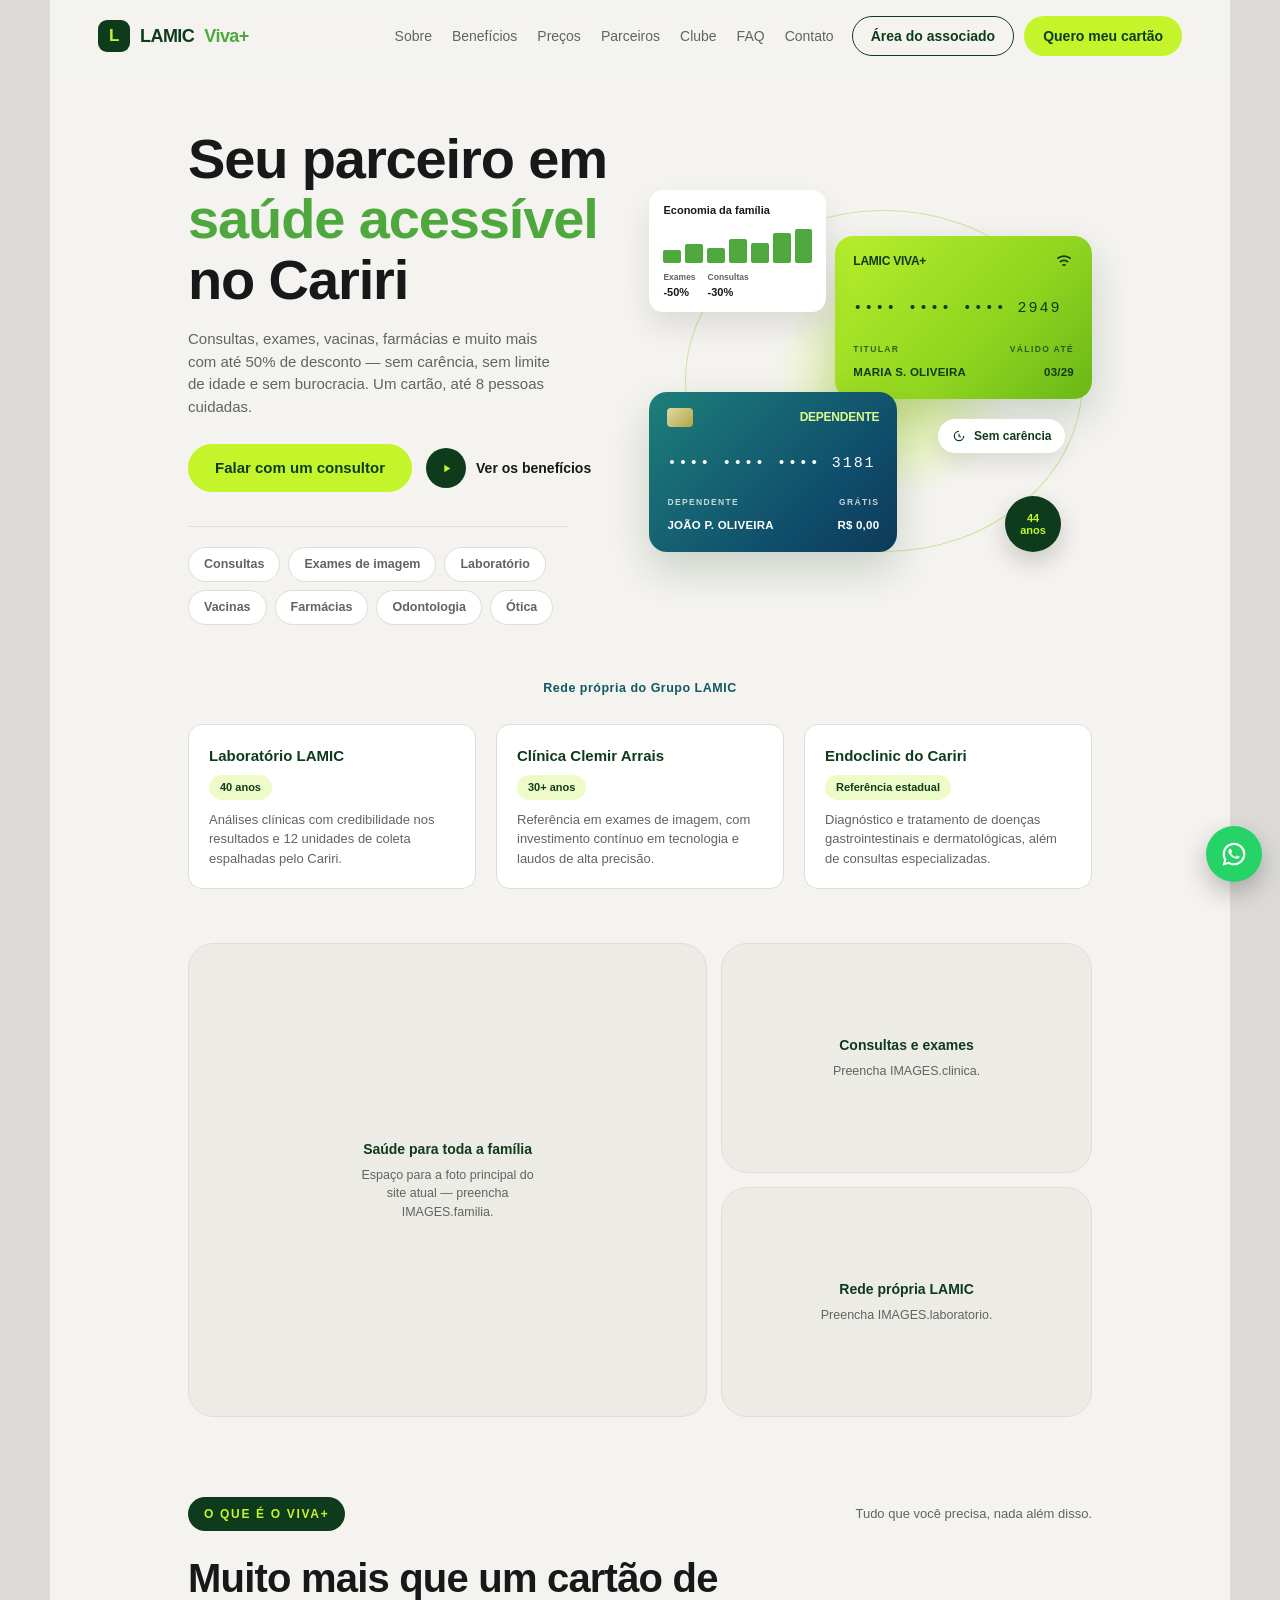
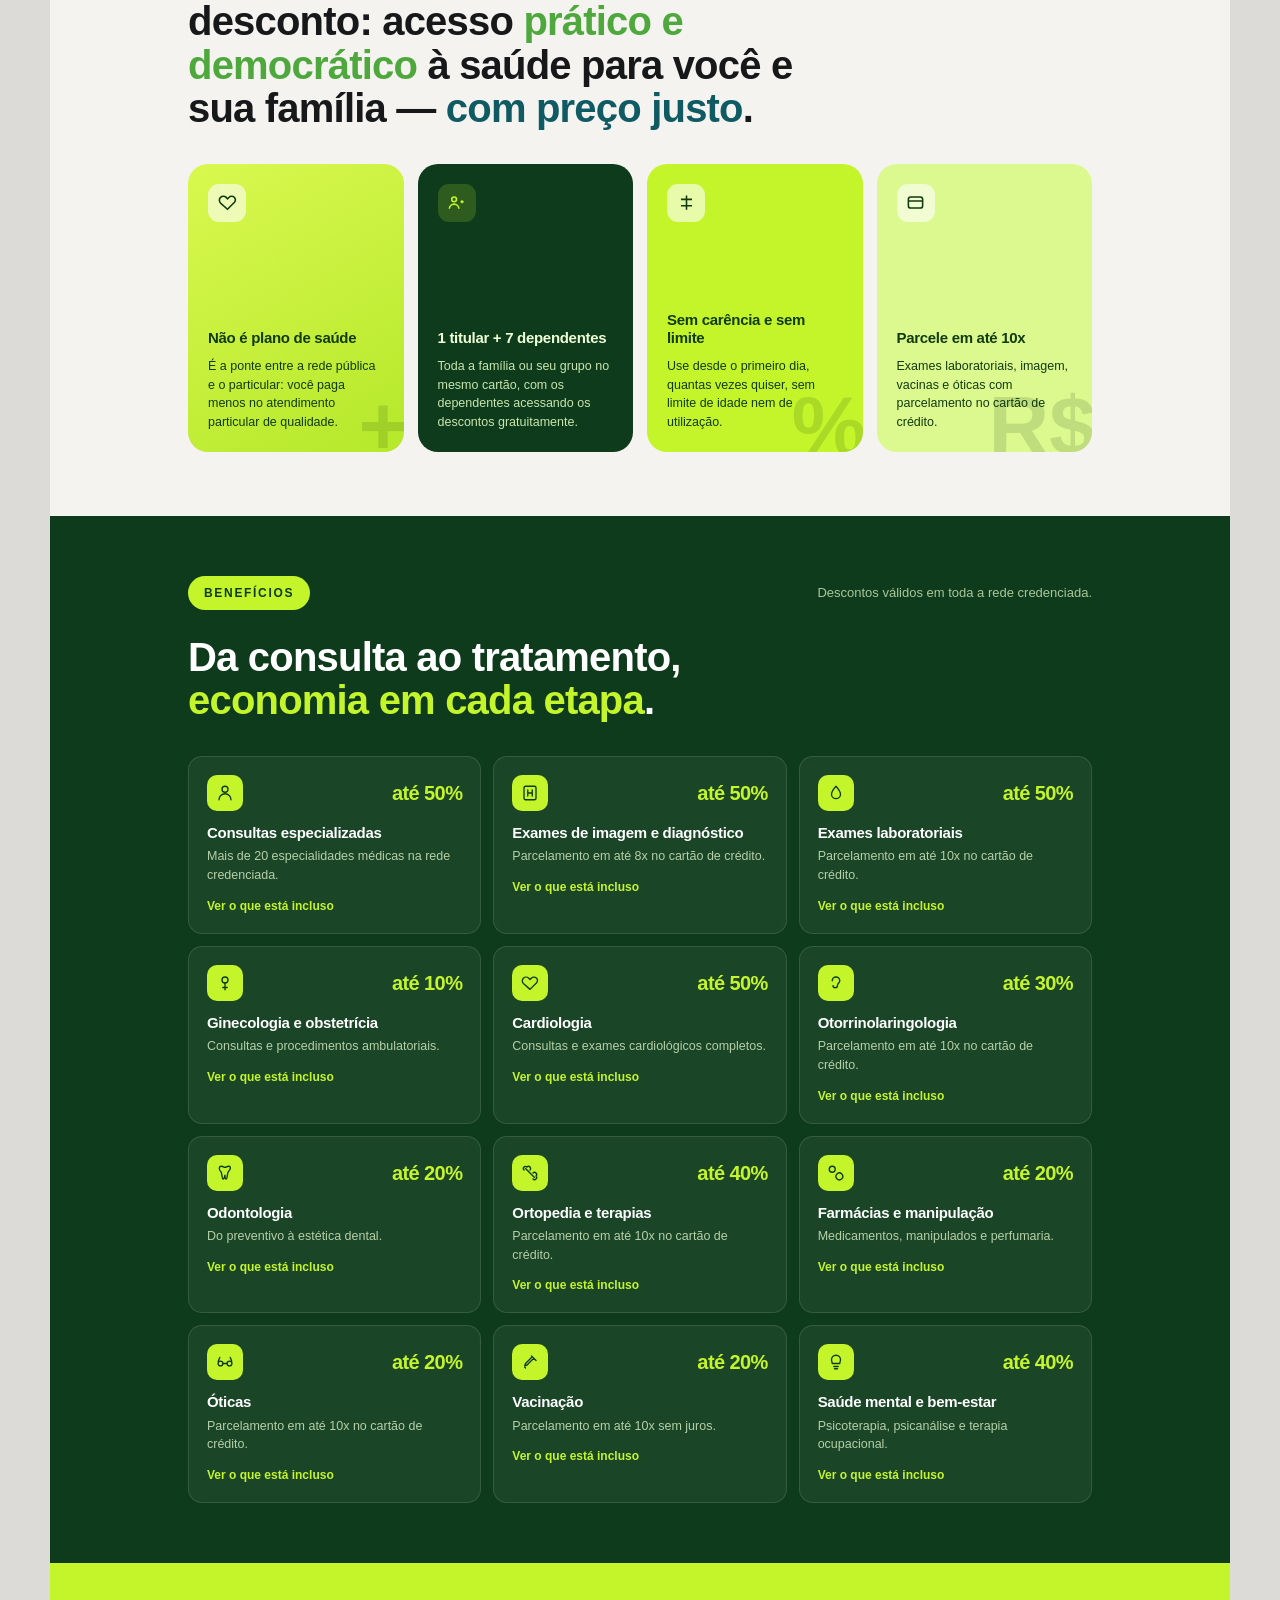
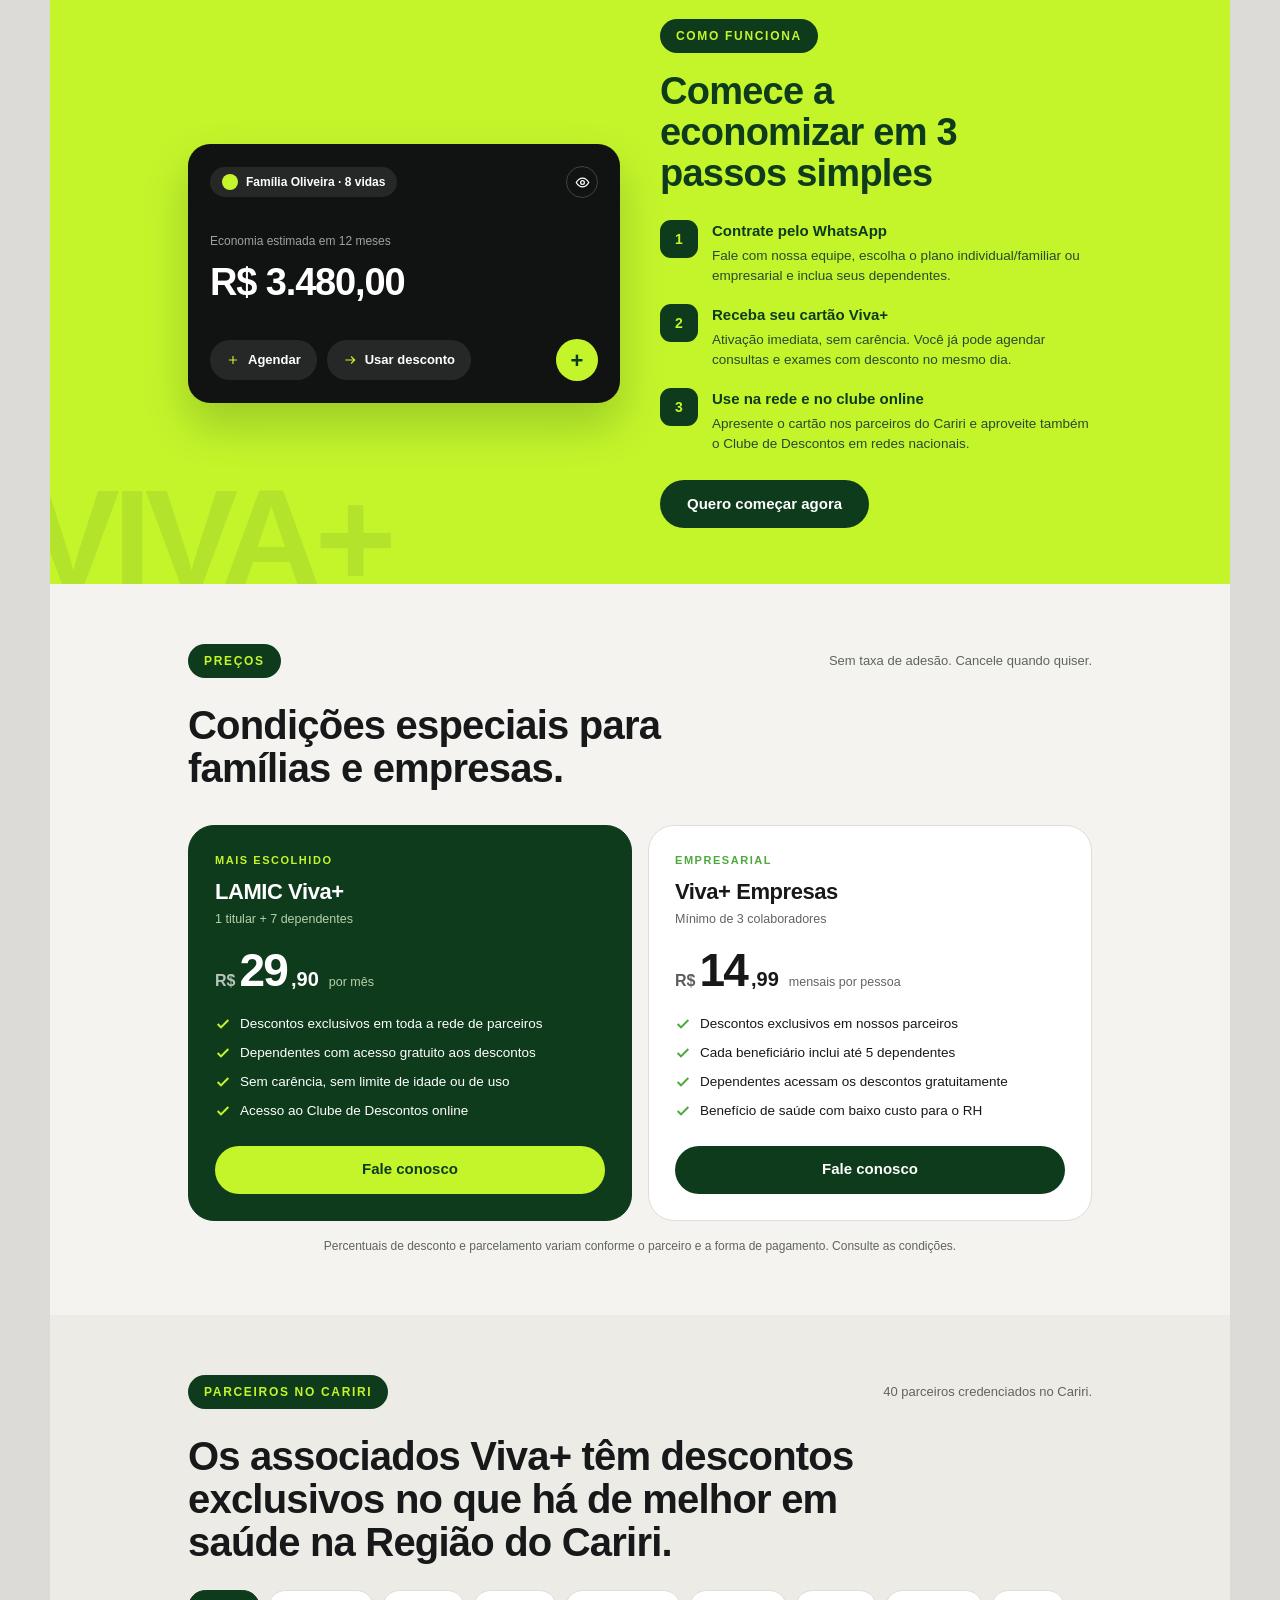
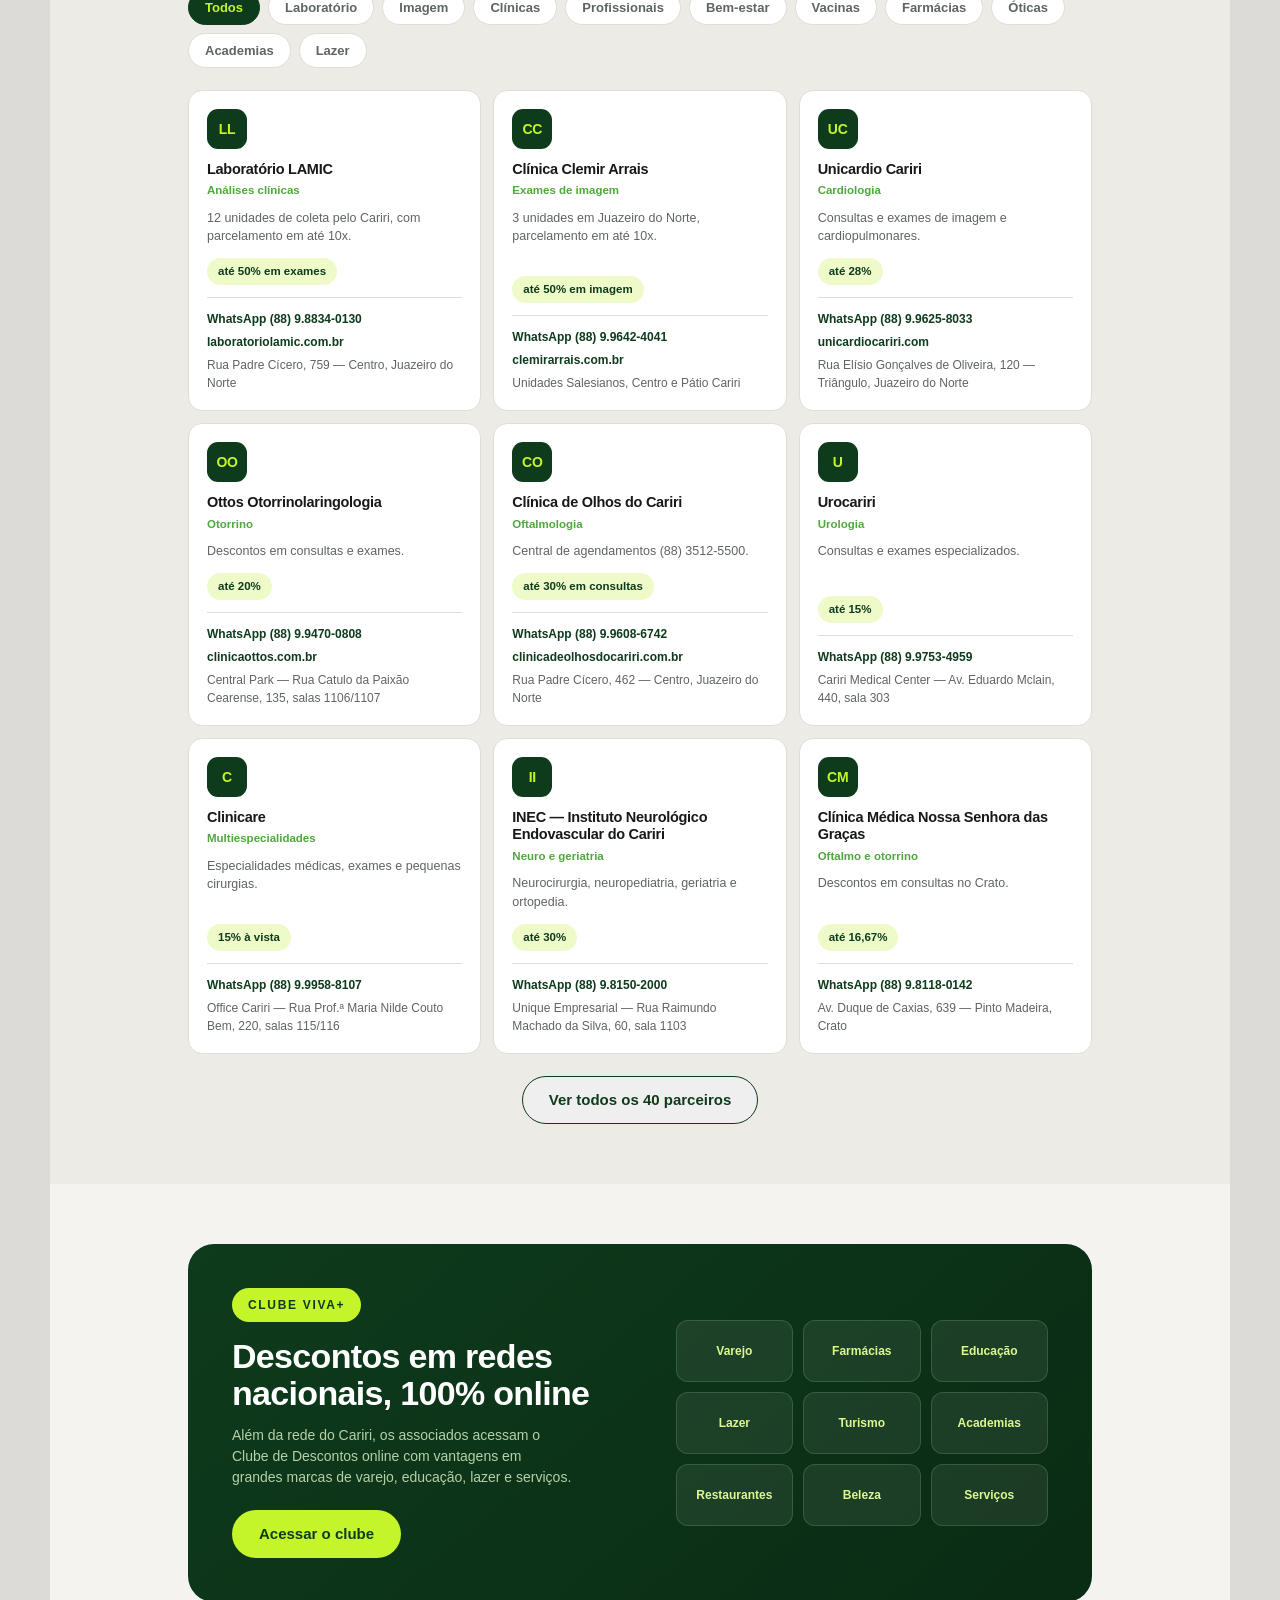
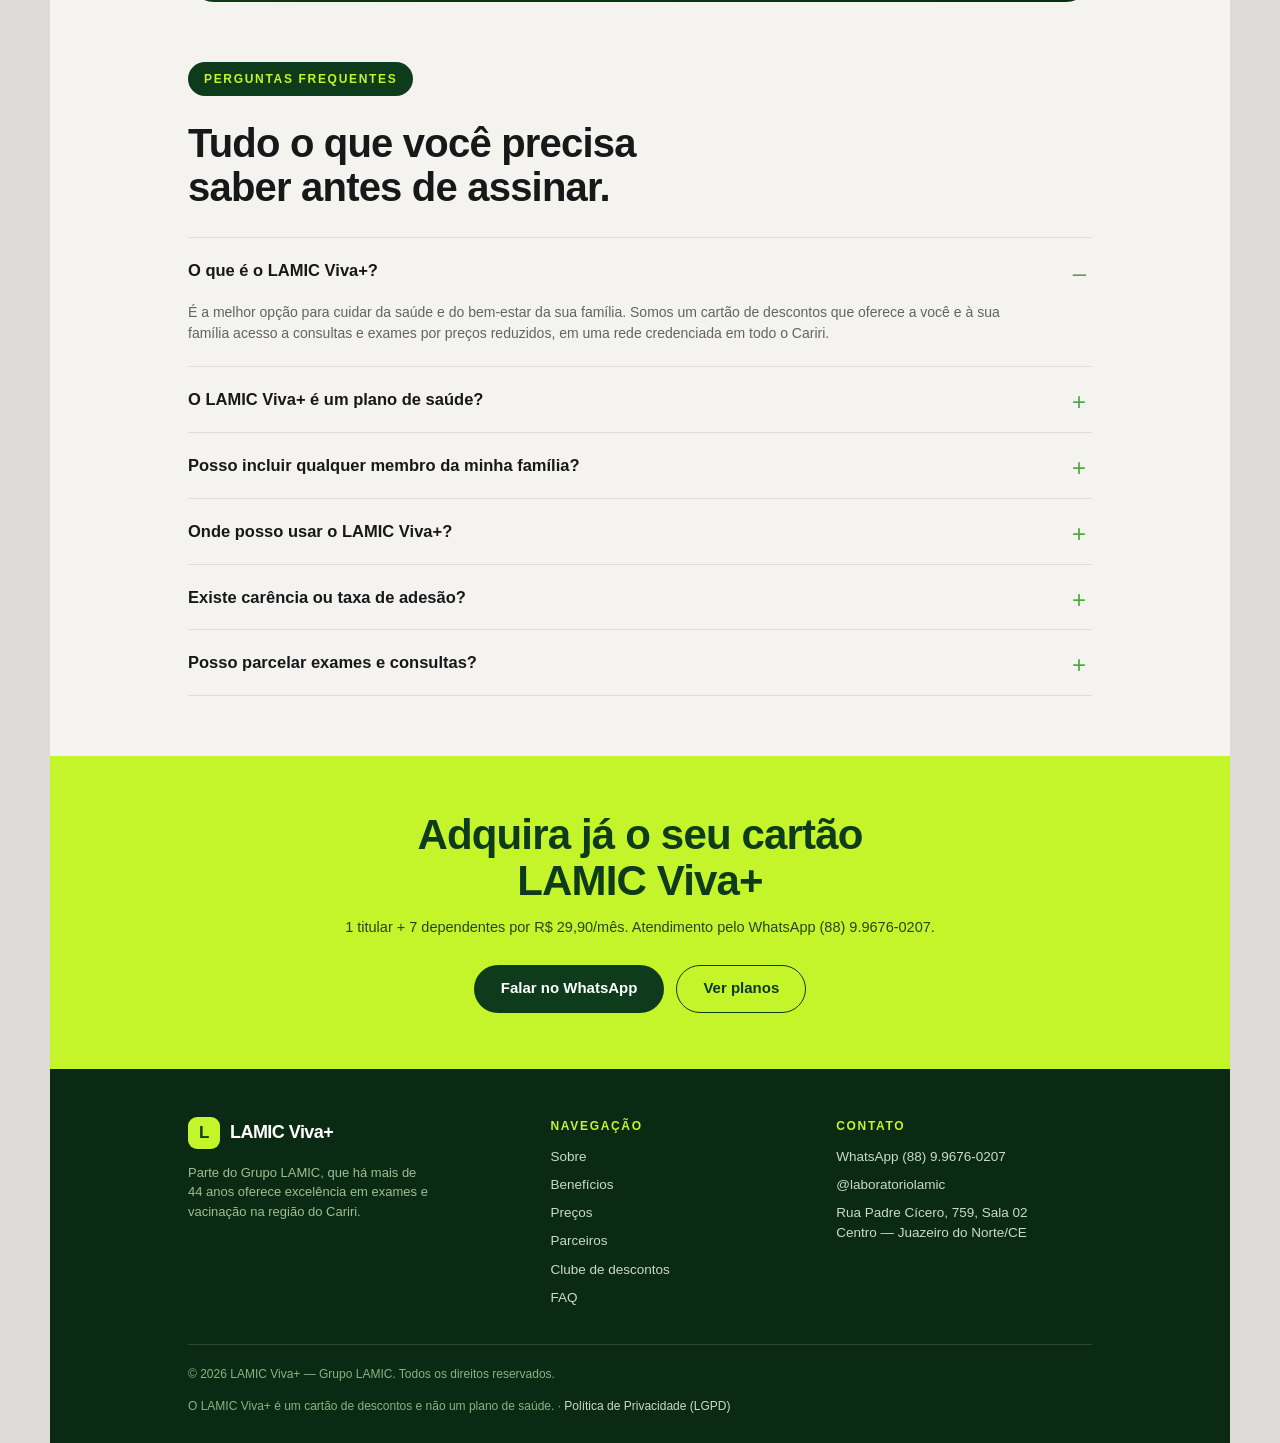
==== index.html @ ccc628ba "Organiza site em estrutura de produção (css/js/img separados, SEO, sitemap, 404) Co-Authored-By: Cla" ====
<!DOCTYPE html>
<html lang="pt-BR">
<head>
<meta charset="utf-8">
<meta name="viewport" content="width=device-width, initial-scale=1">
<title>LAMIC Viva+ — Seu parceiro em saúde acessível no Cariri</title>
<meta name="description" content="O LAMIC Viva+ é um cartão de descontos em saúde: consultas, exames, vacinas, farmácias e mais, com até 50% de desconto. R$ 29,90/mês para 1 titular + 7 dependentes.">
<meta name="keywords" content="cartão de desconto em saúde, LAMIC Viva+, Cariri, Juazeiro do Norte, plano de desconto, exames com desconto, consultas com desconto">
<meta name="author" content="Grupo LAMIC">
<meta name="theme-color" content="#0E3B1C">
<link rel="canonical" href="https://SEU-DOMINIO.vercel.app/">

<!-- Favicons / PWA -->
<link rel="icon" href="/img/favicon.svg" type="image/svg+xml">
<link rel="mask-icon" href="/img/favicon.svg" color="#0E3B1C">
<link rel="manifest" href="/site.webmanifest">

<!-- Open Graph / Facebook / WhatsApp -->
<meta property="og:type" content="website">
<meta property="og:locale" content="pt_BR">
<meta property="og:site_name" content="LAMIC Viva+">
<meta property="og:title" content="LAMIC Viva+ — Seu parceiro em saúde acessível no Cariri">
<meta property="og:description" content="Consultas, exames, vacinas, farmácias e mais com até 50% de desconto. R$ 29,90/mês para 1 titular + 7 dependentes.">
<meta property="og:url" content="https://SEU-DOMINIO.vercel.app/">
<meta property="og:image" content="https://SEU-DOMINIO.vercel.app/img/og-image.svg">
<meta property="og:image:width" content="1200">
<meta property="og:image:height" content="630">

<!-- Twitter Card -->
<meta name="twitter:card" content="summary_large_image">
<meta name="twitter:title" content="LAMIC Viva+ — Seu parceiro em saúde acessível no Cariri">
<meta name="twitter:description" content="Consultas, exames, vacinas, farmácias e mais com até 50% de desconto. R$ 29,90/mês para 1 titular + 7 dependentes.">
<meta name="twitter:image" content="https://SEU-DOMINIO.vercel.app/img/og-image.svg">

<link rel="stylesheet" href="/css/style.css">

<!-- Dados estruturados (SEO local/produto) -->
<script type="application/ld+json">
{
  "@context": "https://schema.org",
  "@type": "Product",
  "name": "LAMIC Viva+",
  "description": "Cartão de descontos em saúde com até 50% de desconto em consultas, exames, vacinas e farmácias no Cariri.",
  "brand": { "@type": "Organization", "name": "Grupo LAMIC" },
  "offers": {
    "@type": "Offer",
    "price": "29.90",
    "priceCurrency": "BRL",
    "url": "https://SEU-DOMINIO.vercel.app/#precos"
  }
}
</script>
<script type="application/ld+json">
{
  "@context": "https://schema.org",
  "@type": "LocalBusiness",
  "name": "LAMIC Viva+",
  "image": "https://SEU-DOMINIO.vercel.app/img/og-image.svg",
  "telephone": "+5588996760207",
  "address": {
    "@type": "PostalAddress",
    "streetAddress": "Rua Padre Cícero, 759, Sala 02",
    "addressLocality": "Juazeiro do Norte",
    "addressRegion": "CE",
    "addressCountry": "BR"
  },
  "url": "https://SEU-DOMINIO.vercel.app/"
}
</script>
</head>
<body>
<div class="shell">

<header id="hdr">
  <nav class="nav">
    <a class="brand" href="#top"><span class="mark">L</span> LAMIC <span style="color:var(--green)">Viva+</span></a>
    <div class="nav-links">
      <a href="#sobre">Sobre</a>
      <a href="#beneficios">Benefícios</a>
      <a href="#precos">Preços</a>
      <a href="#parceiros">Parceiros</a>
      <a href="#clube">Clube</a>
      <a href="#faq">FAQ</a>
      <a href="#contato">Contato</a>
    </div>
    <div class="nav-cta">
      <a class="btn btn-ghost btn-sm" href="https://www.clube.lamicvivamais.com.br/" target="_blank" rel="noopener">Área do associado</a>
      <a class="btn btn-primary btn-sm" href="https://api.whatsapp.com/send?phone=5588996760207" target="_blank" rel="noopener">Quero meu cartão</a>
    </div>
    <button class="burger" id="burger" aria-label="Abrir menu" aria-expanded="false"><span></span></button>
  </nav>
  <div class="mobile-menu" id="mobileMenu">
    <a href="#sobre">Sobre</a><a href="#beneficios">Benefícios</a><a href="#precos">Preços</a>
    <a href="#parceiros">Parceiros</a><a href="#clube">Clube de descontos</a><a href="#faq">FAQ</a><a href="#contato">Contato</a>
    <a class="btn btn-primary" style="margin-top:14px" href="https://api.whatsapp.com/send?phone=5588996760207">Quero meu cartão</a>
  </div>
</header>

<main id="top">

  <!-- HERO -->
  <div class="wrap">
    <section class="hero">
      <div class="copy">
        <h1>Seu parceiro em <span class="hl">saúde acessível</span> no Cariri</h1>
        <p class="sub">Consultas, exames, vacinas, farmácias e muito mais com até 50% de desconto — sem carência, sem limite de idade e sem burocracia. Um cartão, até 8 pessoas cuidadas.</p>
        <div class="hero-actions">
          <a class="btn btn-primary" href="https://api.whatsapp.com/send?phone=5588996760207" target="_blank" rel="noopener">Falar com um consultor</a>
          <a class="play" href="#beneficios">
            <i><svg viewBox="0 0 24 24" fill="#C4F52B"><path d="M8 5v14l11-7z"/></svg></i>
            Ver os benefícios
          </a>
        </div>
        <div class="pill-rule">
          <span class="pill">Consultas</span><span class="pill">Exames de imagem</span><span class="pill">Laboratório</span>
          <span class="pill">Vacinas</span><span class="pill">Farmácias</span><span class="pill">Odontologia</span><span class="pill">Ótica</span>
        </div>
      </div>

      <div class="art" aria-hidden="true">
        <div class="ring"></div><div class="glow"></div>

        <div class="card card-green">
          <div class="row">
            <span class="card-brand">LAMIC VIVA+</span>
            <svg viewBox="0 0 24 24" width="20" height="20" fill="none" stroke="#123A0F" stroke-width="2"><path d="M4 8a12 12 0 0 1 16 0"/><path d="M7 12a8 8 0 0 1 10 0"/><path d="M10 16a4 4 0 0 1 4 0"/></svg>
          </div>
          <div class="num">•••• •••• •••• 2949</div>
          <div class="row" style="margin-top:14px;align-items:flex-end">
            <div><span class="lbl">Titular</span><br><span class="val">MARIA S. OLIVEIRA</span></div>
            <div style="text-align:right"><span class="lbl">Válido até</span><br><span class="val">03/29</span></div>
          </div>
        </div>

        <div class="card card-teal">
          <div class="row"><span class="chip"></span><span class="card-brand" style="color:#DCF98F">DEPENDENTE</span></div>
          <div class="num">•••• •••• •••• 3181</div>
          <div class="row" style="margin-top:12px;align-items:flex-end">
            <div><span class="lbl">Dependente</span><br><span class="val">JOÃO P. OLIVEIRA</span></div>
            <div style="text-align:right"><span class="lbl">Grátis</span><br><span class="val">R$ 0,00</span></div>
          </div>
        </div>

        <div class="stats">
          <h5>Economia da família</h5>
          <div class="bars"><i style="height:38%"></i><i style="height:56%"></i><i style="height:44%"></i><i style="height:72%"></i><i style="height:60%"></i><i style="height:88%"></i><i style="height:100%"></i></div>
          <div class="legend"><span>Exames<b>-50%</b></span><span>Consultas<b>-30%</b></span></div>
        </div>

        <div class="tag-float">
          <svg viewBox="0 0 24 24" width="14" height="14" fill="none" stroke="#0E3B1C" stroke-width="2"><path d="M20 12a8 8 0 1 1-8-8"/><path d="M12 8v4l3 2"/></svg>
          Sem carência
        </div>
        <div class="badge-float">44<br>anos</div>
      </div>
    </section>

    <!-- GRUPO LAMIC -->
    <section class="partners-strip" id="sobre">
      <p class="cap">Rede própria do Grupo LAMIC</p>
      <div class="logo-row">
        <div class="logo-card">
          <div class="name">Laboratório LAMIC</div>
          <span class="yrs">40 anos</span>
          <p>Análises clínicas com credibilidade nos resultados e 12 unidades de coleta espalhadas pelo Cariri.</p>
        </div>
        <div class="logo-card">
          <div class="name">Clínica Clemir Arrais</div>
          <span class="yrs">30+ anos</span>
          <p>Referência em exames de imagem, com investimento contínuo em tecnologia e laudos de alta precisão.</p>
        </div>
        <div class="logo-card">
          <div class="name">Endoclinic do Cariri</div>
          <span class="yrs">Referência estadual</span>
          <p>Diagnóstico e tratamento de doenças gastrointestinais e dermatológicas, além de consultas especializadas.</p>
        </div>
      </div>
    </section>

    <!-- PHOTO BAND -->
    <section class="photo-band">
      <div class="ph" id="phMain"></div>
      <div class="ph-stack">
        <div class="ph" id="phA"></div>
        <div class="ph" id="phB"></div>
      </div>
    </section>

    <!-- FEATURES -->
    <section class="features">
      <div class="sec-head">
        <span class="eyebrow">O que é o Viva+</span>
        <span class="note">Tudo que você precisa, nada além disso.</span>
      </div>
      <h2 class="display wide">Muito mais que um cartão de desconto: acesso <span class="hl">prático e democrático</span> à saúde para você e sua família — <span class="hl-teal">com preço justo</span>.</h2>
      <div class="feat-grid">
        <div class="feat feat-a">
          <div class="ico"><svg viewBox="0 0 24 24" fill="none" stroke="#123A0F" stroke-width="2"><path d="M20.8 5.6a5 5 0 0 0-7.1 0L12 7.3l-1.7-1.7a5 5 0 1 0-7.1 7.1L12 20.5l8.8-8.8a5 5 0 0 0 0-6.1z"/></svg></div>
          <div><h4>Não é plano de saúde</h4><p>É a ponte entre a rede pública e o particular: você paga menos no atendimento particular de qualidade.</p></div>
          <span class="ghost">+</span>
        </div>
        <div class="feat feat-b">
          <div class="ico"><svg viewBox="0 0 24 24" fill="none" stroke="#C4F52B" stroke-width="2"><circle cx="9" cy="8" r="3"/><path d="M3 20a6 6 0 0 1 12 0"/><path d="M17 11h4M19 9v4"/></svg></div>
          <div><h4>1 titular + 7 dependentes</h4><p>Toda a família ou seu grupo no mesmo cartão, com os dependentes acessando os descontos gratuitamente.</p></div>
        </div>
        <div class="feat feat-c">
          <div class="ico"><svg viewBox="0 0 24 24" fill="none" stroke="#123A0F" stroke-width="2"><path d="M12 3v18M5 8h14M5 16h14"/></svg></div>
          <div><h4>Sem carência e sem limite</h4><p>Use desde o primeiro dia, quantas vezes quiser, sem limite de idade nem de utilização.</p></div>
          <span class="ghost">%</span>
        </div>
        <div class="feat feat-d">
          <div class="ico"><svg viewBox="0 0 24 24" fill="none" stroke="#123A0F" stroke-width="2"><rect x="3" y="5" width="18" height="14" rx="3"/><path d="M3 10h18"/></svg></div>
          <div><h4>Parcele em até 10x</h4><p>Exames laboratoriais, imagem, vacinas e óticas com parcelamento no cartão de crédito.</p></div>
          <span class="ghost">R$</span>
        </div>
      </div>
    </section>
  </div>

  <!-- BENEFITS -->
  <section class="benefits" id="beneficios">
    <div class="wrap">
      <div class="sec-head">
        <span class="eyebrow light">Benefícios</span>
        <span class="note">Descontos válidos em toda a rede credenciada.</span>
      </div>
      <h2 class="display">Da consulta ao tratamento, <span style="color:var(--lime)">economia em cada etapa</span>.</h2>
      <div class="ben-grid" id="benGrid"></div>
    </div>
  </section>

  <!-- STEPS -->
  <section class="steps">
    <span class="ghost-word">VIVA+</span>
    <div class="wrap steps-inner">
      <div class="balance">
        <div class="head">
          <span class="who"><i></i> Família Oliveira · 8 vidas</span>
          <span class="eye"><svg viewBox="0 0 24 24" fill="none" stroke="#fff" stroke-width="2"><path d="M2 12s4-7 10-7 10 7 10 7-4 7-10 7S2 12 2 12z"/><circle cx="12" cy="12" r="3"/></svg></span>
        </div>
        <p class="cap">Economia estimada em 12 meses</p>
        <div class="big">R$ 3.480,00</div>
        <div class="acts">
          <span class="act"><svg viewBox="0 0 24 24" width="14" height="14" fill="none" stroke="#C4F52B" stroke-width="2"><path d="M12 5v14M5 12h14"/></svg> Agendar</span>
          <span class="act"><svg viewBox="0 0 24 24" width="14" height="14" fill="none" stroke="#C4F52B" stroke-width="2"><path d="M4 12h16M14 6l6 6-6 6"/></svg> Usar desconto</span>
          <span class="plus">+</span>
        </div>
      </div>
      <div>
        <span class="eyebrow">Como funciona</span>
        <h2 style="margin-top:18px">Comece a economizar em 3 passos simples</h2>
        <div class="step-list">
          <div class="step"><span class="n">1</span><div><b>Contrate pelo WhatsApp</b><p>Fale com nossa equipe, escolha o plano individual/familiar ou empresarial e inclua seus dependentes.</p></div></div>
          <div class="step"><span class="n">2</span><div><b>Receba seu cartão Viva+</b><p>Ativação imediata, sem carência. Você já pode agendar consultas e exames com desconto no mesmo dia.</p></div></div>
          <div class="step"><span class="n">3</span><div><b>Use na rede e no clube online</b><p>Apresente o cartão nos parceiros do Cariri e aproveite também o Clube de Descontos em redes nacionais.</p></div></div>
        </div>
        <a class="btn btn-dark" style="margin-top:26px" href="https://api.whatsapp.com/send?phone=5588996760207" target="_blank" rel="noopener">Quero começar agora</a>
      </div>
    </div>
  </section>

  <!-- PRICING -->
  <div class="wrap">
    <section class="pricing" id="precos">
      <div class="sec-head">
        <span class="eyebrow">Preços</span>
        <span class="note">Sem taxa de adesão. Cancele quando quiser.</span>
      </div>
      <h2 class="display">Condições especiais para famílias e empresas.</h2>
      <div class="price-grid">
        <div class="plan feature">
          <span class="tag">Mais escolhido</span>
          <h3>LAMIC Viva+</h3>
          <p class="who">1 titular + 7 dependentes</p>
          <div class="amount"><span class="cur">R$</span><span class="int">29</span><span class="cents">,90</span><span class="per">por mês</span></div>
          <ul>
            <li><svg viewBox="0 0 24 24" fill="none" stroke="#C4F52B" stroke-width="3"><path d="M4 12l5 5L20 6"/></svg> Descontos exclusivos em toda a rede de parceiros</li>
            <li><svg viewBox="0 0 24 24" fill="none" stroke="#C4F52B" stroke-width="3"><path d="M4 12l5 5L20 6"/></svg> Dependentes com acesso gratuito aos descontos</li>
            <li><svg viewBox="0 0 24 24" fill="none" stroke="#C4F52B" stroke-width="3"><path d="M4 12l5 5L20 6"/></svg> Sem carência, sem limite de idade ou de uso</li>
            <li><svg viewBox="0 0 24 24" fill="none" stroke="#C4F52B" stroke-width="3"><path d="M4 12l5 5L20 6"/></svg> Acesso ao Clube de Descontos online</li>
          </ul>
          <a class="btn btn-primary cta" href="https://api.whatsapp.com/send?phone=5588996760207" target="_blank" rel="noopener">Fale conosco</a>
        </div>
        <div class="plan">
          <span class="tag">Empresarial</span>
          <h3>Viva+ Empresas</h3>
          <p class="who">Mínimo de 3 colaboradores</p>
          <div class="amount"><span class="cur">R$</span><span class="int">14</span><span class="cents">,99</span><span class="per">mensais por pessoa</span></div>
          <ul>
            <li><svg viewBox="0 0 24 24" fill="none" stroke="#4FA83D" stroke-width="3"><path d="M4 12l5 5L20 6"/></svg> Descontos exclusivos em nossos parceiros</li>
            <li><svg viewBox="0 0 24 24" fill="none" stroke="#4FA83D" stroke-width="3"><path d="M4 12l5 5L20 6"/></svg> Cada beneficiário inclui até 5 dependentes</li>
            <li><svg viewBox="0 0 24 24" fill="none" stroke="#4FA83D" stroke-width="3"><path d="M4 12l5 5L20 6"/></svg> Dependentes acessam os descontos gratuitamente</li>
            <li><svg viewBox="0 0 24 24" fill="none" stroke="#4FA83D" stroke-width="3"><path d="M4 12l5 5L20 6"/></svg> Benefício de saúde com baixo custo para o RH</li>
          </ul>
          <a class="btn btn-dark cta" href="https://api.whatsapp.com/send?phone=5588996760207" target="_blank" rel="noopener">Fale conosco</a>
        </div>
      </div>
      <p class="price-note">Percentuais de desconto e parcelamento variam conforme o parceiro e a forma de pagamento. Consulte as condições.</p>
    </section>
  </div>

  <!-- NETWORK -->
  <section class="network" id="parceiros">
    <div class="wrap">
      <div class="sec-head">
        <span class="eyebrow">Parceiros no Cariri</span>
        <span class="note" id="netCount"></span>
      </div>
      <h2 class="display wide">Os associados Viva+ têm descontos exclusivos no que há de melhor em saúde na Região do Cariri.</h2>
      <div class="filters" id="filters"></div>
      <div class="net-grid" id="netGrid"></div>
      <div class="more-wrap"><button class="btn btn-ghost" id="moreBtn">Ver todos os parceiros</button></div>
    </div>
  </section>

  <!-- CLUB -->
  <div class="wrap">
    <section class="club" id="clube">
      <div class="club-card">
        <div>
          <span class="eyebrow light">Clube Viva+</span>
          <h2 style="margin-top:16px">Descontos em redes nacionais, 100% online</h2>
          <p>Além da rede do Cariri, os associados acessam o Clube de Descontos online com vantagens em grandes marcas de varejo, educação, lazer e serviços.</p>
          <a class="btn btn-primary" style="margin-top:22px" href="https://www.clube.lamicvivamais.com.br/" target="_blank" rel="noopener">Acessar o clube</a>
        </div>
        <div class="club-grid">
          <div>Varejo</div><div>Farmácias</div><div>Educação</div>
          <div>Lazer</div><div>Turismo</div><div>Academias</div>
          <div>Restaurantes</div><div>Beleza</div><div>Serviços</div>
        </div>
      </div>
    </section>

    <!-- FAQ -->
    <section class="faq" id="faq">
      <span class="eyebrow">Perguntas frequentes</span>
      <h2 class="display">Tudo o que você precisa saber antes de assinar.</h2>
      <div class="faq-list">
        <details open><summary>O que é o LAMIC Viva+?</summary><div class="ans">É a melhor opção para cuidar da saúde e do bem-estar da sua família. Somos um cartão de descontos que oferece a você e à sua família acesso a consultas e exames por preços reduzidos, em uma rede credenciada em todo o Cariri.</div></details>
        <details><summary>O LAMIC Viva+ é um plano de saúde?</summary><div class="ans">Não. O Viva+ é uma alternativa entre a rede pública e o atendimento particular para quem não pode pagar altas mensalidades de plano de saúde. Não possui carência, limite de idade nem limite de utilização, e pode incluir até 7 dependentes.</div></details>
        <details><summary>Posso incluir qualquer membro da minha família?</summary><div class="ans">Sim. Você pode incluir até 7 dependentes da sua família ou grupo, e eles acessam todos os descontos gratuitamente.</div></details>
        <details><summary>Onde posso usar o LAMIC Viva+?</summary><div class="ans">Em todas as empresas parceiras do LAMIC Viva+ — laboratórios, clínicas, consultórios, farmácias, óticas, academias e mais — além do Clube de Descontos online com redes nacionais.</div></details>
        <details><summary>Existe carência ou taxa de adesão?</summary><div class="ans">Não há carência: o cartão pode ser utilizado assim que ativado. Consulte nossa equipe pelo WhatsApp para as condições comerciais vigentes.</div></details>
        <details><summary>Posso parcelar exames e consultas?</summary><div class="ans">Sim. Vários parceiros oferecem parcelamento em até 10x no cartão de crédito — inclusive exames laboratoriais, exames de imagem, vacinas e óticas. As condições variam por parceiro.</div></details>
      </div>
    </section>
  </div>

  <!-- FINAL CTA -->
  <section class="final" id="contato">
    <div class="wrap">
      <h2>Adquira já o seu cartão LAMIC Viva+</h2>
      <p>1 titular + 7 dependentes por R$ 29,90/mês. Atendimento pelo WhatsApp (88) 9.9676-0207.</p>
      <div class="btns">
        <a class="btn btn-dark" href="https://api.whatsapp.com/send?phone=5588996760207" target="_blank" rel="noopener">Falar no WhatsApp</a>
        <a class="btn btn-ghost" href="#precos">Ver planos</a>
      </div>
    </div>
  </section>
</main>

<footer>
  <div class="wrap">
    <div class="f-top">
      <div>
        <a class="brand" href="#top"><span class="mark">L</span> LAMIC Viva+</a>
        <p>Parte do Grupo LAMIC, que há mais de 44 anos oferece excelência em exames e vacinação na região do Cariri.</p>
      </div>
      <div>
        <h5>Navegação</h5>
        <ul>
          <li><a href="#sobre">Sobre</a></li><li><a href="#beneficios">Benefícios</a></li>
          <li><a href="#precos">Preços</a></li><li><a href="#parceiros">Parceiros</a></li>
          <li><a href="https://www.clube.lamicvivamais.com.br/" target="_blank" rel="noopener">Clube de descontos</a></li>
          <li><a href="#faq">FAQ</a></li>
        </ul>
      </div>
      <div>
        <h5>Contato</h5>
        <ul>
          <li><a href="https://api.whatsapp.com/send?phone=5588996760207" target="_blank" rel="noopener">WhatsApp (88) 9.9676-0207</a></li>
          <li><a href="https://instagram.com/laboratoriolamic" target="_blank" rel="noopener">@laboratoriolamic</a></li>
          <li>Rua Padre Cícero, 759, Sala 02<br>Centro — Juazeiro do Norte/CE</li>
        </ul>
      </div>
    </div>
    <div class="f-bot">
      <span>© <span id="yr"></span> LAMIC Viva+ — Grupo LAMIC. Todos os direitos reservados.</span>
      <span>O LAMIC Viva+ é um cartão de descontos e não um plano de saúde. · <a href="https://lcesaude.com.br/privacy-policy/" target="_blank" rel="noopener" style="color:#CBDCC2">Política de Privacidade (LGPD)</a></span>
    </div>
  </div>
</footer>
</div>

<a class="wa" href="https://api.whatsapp.com/send?phone=5588996760207" target="_blank" rel="noopener" aria-label="Falar no WhatsApp">
  <svg viewBox="0 0 32 32" fill="#fff"><path d="M16 3C8.8 3 3 8.8 3 16c0 2.3.6 4.4 1.7 6.3L3 29l6.9-1.7c1.8 1 3.9 1.6 6.1 1.6 7.2 0 13-5.8 13-13S23.2 3 16 3zm0 23.6c-1.9 0-3.7-.5-5.3-1.5l-.4-.2-4.1 1 1.1-4-.2-.4c-1-1.6-1.5-3.5-1.5-5.5C5.6 10.2 10.2 5.6 16 5.6S26.4 10.2 26.4 16 21.8 26.6 16 26.6zm5.9-7.8c-.3-.2-2-1-2.3-1.1-.3-.1-.5-.2-.7.2-.2.3-.8 1-1 1.2-.2.2-.4.2-.7.1-.3-.2-1.4-.5-2.6-1.6-.9-.9-1.5-1.9-1.7-2.2-.2-.3 0-.5.1-.7.2-.2.4-.5.6-.7.1-.2.2-.4.3-.6.1-.2 0-.4-.1-.6-.1-.2-.7-1.7-.9-2.3-.2-.5-.5-.5-.7-.5h-.6c-.2 0-.6.1-.9.4-.3.3-1.1 1.1-1.1 2.6s1.1 3 1.3 3.2c.2.2 2.1 3.3 5.2 4.5 2.6 1 3.2.8 3.8.8.6-.1 1.9-.8 2.2-1.5.3-.8.3-1.4.2-1.6-.1-.1-.3-.2-.6-.4z"/></svg>
</a>

<script src="/js/main.js"></script>
</body>
</html>
---- css/style.css ----
:root{
  --canvas:#F4F3EF;
  --surface:#FFFFFF;
  --soft:#EDEBE5;
  --ink:#16181A;
  --ink-2:#5F6560;
  --line:#DFDDD6;
  --lime:#C4F52B;
  --lime-2:#D8FB6E;
  --lime-soft:#EEFBC9;
  --forest:#0E3B1C;
  --forest-2:#17542A;
  --green:#4FA83D;
  --teal:#0F5A63;
  --radius:14px;
  --radius-lg:26px;
  --gut:clamp(20px,4vw,48px);
}
*{box-sizing:border-box}
html{scroll-behavior:smooth}
body{
  margin:0;background:#DCDBD7;color:var(--ink);
  font-family:-apple-system,BlinkMacSystemFont,"Segoe UI",Roboto,Helvetica,Arial,sans-serif;
  font-size:16px;line-height:1.5;-webkit-font-smoothing:antialiased;
}
.shell{max-width:1180px;margin:0 auto;background:var(--canvas);overflow:hidden}
.wrap{max-width:1000px;margin:0 auto;padding:0 var(--gut)}
img,svg{display:block;max-width:100%}
a{color:inherit;text-decoration:none}
h1,h2,h3,h4{margin:0;letter-spacing:-.02em;line-height:1.08;font-weight:700}
p{margin:0}
.eyebrow{display:inline-flex;align-items:center;gap:8px;background:var(--forest);color:var(--lime);
  font-size:12px;font-weight:700;letter-spacing:.14em;text-transform:uppercase;padding:8px 16px;border-radius:999px}
.eyebrow.light{background:var(--lime);color:var(--forest)}
.muted{color:var(--ink-2)}
.hl{color:var(--green)}
.hl-teal{color:var(--teal)}
.btn{display:inline-flex;align-items:center;justify-content:center;gap:10px;min-height:48px;padding:0 26px;
  border-radius:999px;font-weight:700;font-size:15px;border:1px solid transparent;transition:.2s;cursor:pointer}
.btn-primary{background:var(--lime);color:var(--forest)}
.btn-primary:hover{background:var(--lime-2)}
.btn-dark{background:var(--forest);color:#fff}
.btn-dark:hover{background:var(--forest-2)}
.btn-ghost{border-color:var(--forest);color:var(--forest)}
.btn-ghost:hover{background:var(--forest);color:#fff}
.btn-sm{min-height:40px;padding:0 18px;font-size:14px}

/* ---------- NAV ---------- */
header{position:sticky;top:0;z-index:60;background:rgba(244,243,239,.92);backdrop-filter:blur(10px);border-bottom:1px solid transparent}
header.stuck{border-bottom-color:var(--line)}
.nav{display:flex;align-items:center;gap:18px;padding:16px var(--gut);max-width:1180px;margin:0 auto}
.brand{display:flex;align-items:center;gap:10px;font-weight:800;font-size:18px;letter-spacing:-.03em;color:var(--forest)}
.brand .mark{width:32px;height:32px;border-radius:9px;background:var(--forest);display:grid;place-items:center;color:var(--lime);font-size:17px;font-weight:800}
.nav-links{display:flex;gap:20px;margin-left:auto;font-size:14px;font-weight:500;color:var(--ink-2)}
.nav-links a:hover{color:var(--forest)}
.nav-cta{display:flex;gap:10px;align-items:center}
.burger{display:none;margin-left:auto;width:44px;height:44px;border:1px solid var(--line);border-radius:12px;background:#fff;align-items:center;justify-content:center}
.burger span{display:block;width:18px;height:2px;background:var(--forest);position:relative}
.burger span::before,.burger span::after{content:"";position:absolute;left:0;width:18px;height:2px;background:var(--forest)}
.burger span::before{top:-6px}.burger span::after{top:6px}
.mobile-menu{display:none;padding:0 var(--gut) 20px}
.mobile-menu.open{display:block}
.mobile-menu a{display:block;padding:12px 0;border-bottom:1px solid var(--line);font-weight:600}

/* ---------- HERO ---------- */
.hero{padding:56px 0 40px;display:grid;grid-template-columns:1fr 1.05fr;gap:40px;align-items:center}
.hero .copy{order:1}
.hero .art{order:2}
.hero h1{font-size:clamp(34px,5.1vw,56px)}
.hero .sub{margin-top:18px;max-width:44ch;font-size:15px;color:var(--ink-2)}
.hero-actions{display:flex;align-items:center;gap:14px;margin-top:26px;flex-wrap:wrap}
.play{display:flex;align-items:center;gap:10px;font-weight:600;font-size:14px}
.play i{width:40px;height:40px;border-radius:50%;background:var(--forest);display:grid;place-items:center}
.play i svg{width:13px;height:13px}
.pill-rule{margin-top:34px;border-top:1px solid var(--line);padding-top:20px;display:flex;flex-wrap:wrap;gap:8px;max-width:380px}
.pill{border:1px solid var(--line);background:#fff;border-radius:999px;padding:7px 15px;font-size:12.5px;font-weight:600;color:var(--ink-2)}

/* hero art */
.art{position:relative;aspect-ratio:1/.86}
.art .ring{position:absolute;inset:6% 2% 4% 8%;border:1px solid #CFE39B;border-radius:50%}
.art .glow{position:absolute;left:26%;top:22%;width:58%;height:58%;border-radius:50%;
  background:radial-gradient(circle at 50% 50%,rgba(196,245,43,.55),rgba(196,245,43,0) 70%);filter:blur(6px)}
.card{position:absolute;border-radius:18px;padding:16px 18px;box-shadow:0 18px 40px rgba(14,59,28,.18);color:#fff}
.card-green{width:58%;right:0;top:13%;background:linear-gradient(135deg,#B7EE2C,#8FD41F 60%,#69B717);color:#123A0F}
.card-teal{width:56%;left:0;top:54%;background:linear-gradient(135deg,#1D7F7A,#0F4C6B 70%,#0C3A57)}
.card .row{display:flex;justify-content:space-between;align-items:flex-start}
.card .num{font-family:ui-monospace,Menlo,Consolas,monospace;font-size:clamp(11px,1.5vw,15px);letter-spacing:.13em;margin-top:26px}
.card .lbl{font-size:8.5px;letter-spacing:.16em;text-transform:uppercase;opacity:.75;font-weight:700}
.card .val{font-size:11.5px;font-weight:700;letter-spacing:.02em}
.card-brand{font-size:12px;font-weight:800;letter-spacing:-.02em}
.chip{width:26px;height:19px;border-radius:4px;background:linear-gradient(135deg,#F2E7A8,#C8A93F);opacity:.9}
.stats{position:absolute;left:0;top:1%;width:40%;background:#fff;border-radius:14px;padding:12px 14px;box-shadow:0 14px 30px rgba(0,0,0,.10)}
.stats h5{margin:0 0 10px;font-size:11px;font-weight:700}
.bars{display:flex;align-items:flex-end;gap:4px;height:34px}
.bars i{flex:1;background:var(--green);border-radius:2px}
.stats .legend{display:flex;gap:12px;margin-top:8px;font-size:8.5px;color:var(--ink-2);font-weight:600}
.stats .legend b{display:block;color:var(--ink);font-size:11px}
.badge-float{position:absolute;right:7%;bottom:4%;background:var(--forest);color:var(--lime);border-radius:50%;
  width:56px;height:56px;display:grid;place-items:center;font-size:11px;font-weight:800;text-align:center;line-height:1.1;box-shadow:0 10px 24px rgba(0,0,0,.18)}
.tag-float{position:absolute;right:6%;bottom:30%;background:#fff;border-radius:999px;padding:8px 14px;font-size:12px;font-weight:700;
  color:var(--forest);display:flex;gap:8px;align-items:center;box-shadow:0 10px 22px rgba(0,0,0,.10)}

/* ---------- GROUP LOGOS ---------- */
.partners-strip{padding:14px 0 54px;text-align:center}
.partners-strip .cap{font-size:12.5px;font-weight:700;color:var(--teal);letter-spacing:.04em}
.logo-row{margin-top:26px;display:grid;grid-template-columns:repeat(3,1fr);gap:20px;text-align:left}
.logo-card{background:#fff;border:1px solid var(--line);border-radius:var(--radius);padding:20px}
.logo-card .name{font-size:15px;font-weight:800;color:var(--forest)}
.logo-card .yrs{display:inline-block;margin:8px 0 10px;background:var(--lime-soft);color:var(--forest);border-radius:999px;padding:4px 11px;font-size:11px;font-weight:800}
.logo-card p{font-size:13px;color:var(--ink-2)}

/* ---------- SECTION SHELL ---------- */
section{scroll-margin-top:80px}
.sec-head{display:flex;justify-content:space-between;align-items:center;gap:16px;flex-wrap:wrap}
.sec-head .note{font-size:13px;color:var(--ink-2)}
.display{margin-top:26px;font-size:clamp(25px,3.5vw,40px);max-width:23ch}
.display.wide{max-width:30ch}

/* ---------- FEATURES ---------- */
.features{padding:20px 0 64px}
.feat-grid{margin-top:34px;display:grid;grid-template-columns:repeat(4,1fr);gap:14px}
.feat{border-radius:20px;padding:20px;min-height:288px;gap:18px;display:flex;flex-direction:column;justify-content:space-between;position:relative;overflow:hidden}
.feat h4{font-size:15px;line-height:1.2}
.feat p{font-size:12.5px;margin-top:10px}
.feat .ghost{position:absolute;right:-4px;bottom:-16px;font-size:84px;font-weight:800;opacity:.14;line-height:1}
.feat-a{background:linear-gradient(150deg,#D9F84F,#B5E82A);color:#123A0F}
.feat-b{background:var(--forest);color:#EFFFD6}
.feat-b p{color:#C9E6AE}
.feat-c{background:#C4F52B;color:#123A0F}
.feat-d{background:#DCF98F;color:#123A0F}
.feat .ico{width:38px;height:38px;border-radius:11px;background:rgba(255,255,255,.6);display:grid;place-items:center}
.feat-b .ico{background:rgba(196,245,43,.18)}
.feat .ico svg{width:19px;height:19px}

/* ---------- BENEFITS ---------- */
.benefits{background:var(--forest);color:#fff;padding:60px 0}
.benefits .display{color:#fff}
.benefits .note{color:#A9C79A}
.ben-grid{margin-top:34px;display:grid;grid-template-columns:repeat(3,1fr);gap:12px}
.ben{background:rgba(255,255,255,.05);border:1px solid rgba(255,255,255,.12);border-radius:var(--radius);padding:18px}
.ben .top{display:flex;align-items:center;justify-content:space-between}
.ben .ico{width:36px;height:36px;border-radius:10px;background:var(--lime);display:grid;place-items:center}
.ben .ico svg{width:18px;height:18px}
.ben .off{font-size:20px;font-weight:800;color:var(--lime);letter-spacing:-.03em}
.ben h4{margin-top:14px;font-size:15px}
.ben p{margin-top:6px;font-size:12.5px;color:#B6D0A8}
.ben details{margin-top:12px}
.ben summary{cursor:pointer;font-size:12px;font-weight:700;color:var(--lime);list-style:none}
.ben summary::-webkit-details-marker{display:none}
.ben details ul{margin:10px 0 0;padding-left:16px;font-size:12px;color:#B6D0A8;columns:1}
.ben details li{margin-bottom:3px}

/* ---------- STEPS ---------- */
.steps{background:var(--lime);padding:56px 0;position:relative;overflow:hidden}
.steps .ghost-word{position:absolute;left:-2%;bottom:-4%;font-size:140px;font-weight:800;color:rgba(14,59,28,.09);letter-spacing:-.05em;line-height:1;pointer-events:none}
.steps-inner{position:relative;display:grid;grid-template-columns:1fr 1fr;gap:40px;align-items:center}
.balance{background:#111312;border-radius:22px;padding:22px;color:#fff;box-shadow:0 22px 44px rgba(14,59,28,.22)}
.balance .head{display:flex;justify-content:space-between;align-items:center}
.balance .who{display:flex;align-items:center;gap:8px;background:rgba(255,255,255,.09);border-radius:999px;padding:6px 12px;font-size:12px;font-weight:600}
.balance .who i{width:16px;height:16px;border-radius:50%;background:var(--lime)}
.balance .eye{width:32px;height:32px;border-radius:50%;border:1px solid rgba(255,255,255,.2);display:grid;place-items:center}
.balance .eye svg{width:15px;height:15px}
.balance .cap{margin-top:34px;font-size:12px;color:rgba(255,255,255,.6)}
.balance .big{font-size:clamp(28px,4vw,38px);font-weight:800;letter-spacing:-.03em;margin-top:4px}
.balance .acts{display:flex;gap:10px;align-items:center;margin-top:28px;flex-wrap:wrap}
.balance .act{display:flex;align-items:center;gap:8px;background:rgba(255,255,255,.09);border-radius:999px;padding:10px 16px;font-size:13px;font-weight:600}
.balance .plus{margin-left:auto;width:42px;height:42px;border-radius:50%;background:var(--lime);color:var(--forest);display:grid;place-items:center;font-size:22px;font-weight:700}
.steps h2{font-size:clamp(26px,3.6vw,38px);color:var(--forest);max-width:18ch}
.step-list{margin-top:26px;display:grid;gap:18px}
.step{display:flex;gap:14px}
.step .n{flex:none;width:38px;height:38px;border-radius:11px;background:var(--forest);color:var(--lime);display:grid;place-items:center;font-weight:800;font-size:14px}
.step b{display:block;font-size:15px;color:var(--forest)}
.step p{font-size:13.5px;color:#274A2E;margin-top:3px}

/* ---------- PRICING ---------- */
.pricing{padding:60px 0}
.price-grid{margin-top:34px;display:grid;grid-template-columns:1fr 1fr;gap:16px}
.plan{background:#fff;border:1px solid var(--line);border-radius:var(--radius-lg);padding:26px;display:flex;flex-direction:column}
.plan.feature{background:var(--forest);color:#fff;border-color:var(--forest)}
.plan .tag{font-size:11px;font-weight:800;letter-spacing:.14em;text-transform:uppercase;color:var(--green)}
.plan.feature .tag{color:var(--lime)}
.plan h3{margin-top:12px;font-size:22px}
.plan .who{font-size:12.5px;color:var(--ink-2);margin-top:6px}
.plan.feature .who{color:#B6D0A8}
.amount{margin-top:18px;display:flex;align-items:baseline;gap:4px}
.amount .cur{font-size:16px;font-weight:700;opacity:.7}
.amount .int{font-size:46px;font-weight:800;letter-spacing:-.04em;line-height:1}
.amount .cents{font-size:20px;font-weight:800}
.amount .per{font-size:12.5px;margin-left:6px;color:var(--ink-2)}
.plan.feature .amount .per{color:#B6D0A8}
.plan ul{list-style:none;margin:20px 0 24px;padding:0;display:grid;gap:9px}
.plan li{display:flex;gap:9px;font-size:13.5px;align-items:flex-start}
.plan li svg{flex:none;width:16px;height:16px;margin-top:2px}
.plan .cta{margin-top:auto}
.price-note{margin-top:16px;font-size:12px;color:var(--ink-2);text-align:center}

/* ---------- NETWORK / PARTNERS ---------- */
.network{background:var(--soft);padding:60px 0}
.filters{margin-top:26px;display:flex;gap:8px;flex-wrap:wrap}
.chipf{border:1px solid var(--line);background:#fff;border-radius:999px;padding:9px 16px;font-size:13px;font-weight:600;cursor:pointer;color:var(--ink-2)}
.chipf[aria-pressed="true"]{background:var(--forest);border-color:var(--forest);color:var(--lime)}
.net-grid{margin-top:22px;display:grid;grid-template-columns:repeat(3,1fr);gap:12px}
.net{background:#fff;border:1px solid var(--line);border-radius:var(--radius);padding:18px;display:flex;flex-direction:column}
.net .mono{width:40px;height:40px;border-radius:11px;background:var(--forest);color:var(--lime);display:grid;place-items:center;font-weight:800;font-size:14px;letter-spacing:-.02em}
.net h4{margin-top:12px;font-size:14.5px;line-height:1.2}
.net .role{font-size:11.5px;color:var(--green);font-weight:700;margin-top:4px}
.net p{margin-top:9px;font-size:12.5px;color:var(--ink-2);flex:1}
.net .off{display:inline-flex;align-self:flex-start;margin-top:12px;background:var(--lime-soft);color:var(--forest);border-radius:999px;padding:5px 11px;font-size:11.5px;font-weight:800}
.net .contact{margin-top:12px;padding-top:12px;border-top:1px solid var(--line);display:grid;gap:5px;font-size:12px;color:var(--ink-2)}
.net .contact a{font-weight:600;color:var(--forest)}
.more-wrap{margin-top:22px;text-align:center}

/* ---------- CLUB ---------- */
.club{padding:60px 0}
.club-card{background:linear-gradient(140deg,var(--forest),#0A2B14);color:#fff;border-radius:var(--radius-lg);padding:clamp(26px,4vw,44px);
  display:grid;grid-template-columns:1.1fr 1fr;gap:34px;align-items:center;position:relative;overflow:hidden}
.club-card h2{font-size:clamp(24px,3.4vw,34px)}
.club-card p{margin-top:14px;font-size:14px;color:#B6D0A8;max-width:44ch}
.club-grid{display:grid;grid-template-columns:repeat(3,1fr);gap:10px}
.club-grid div{background:rgba(255,255,255,.07);border:1px solid rgba(255,255,255,.14);border-radius:12px;
  min-height:62px;display:grid;place-items:center;font-size:12px;font-weight:700;color:#DCF98F;text-align:center;padding:8px}

/* ---------- FAQ ---------- */
.faq{padding:0 0 60px}
.faq-list{margin-top:28px;border-top:1px solid var(--line)}
.faq details{border-bottom:1px solid var(--line)}
.faq summary{list-style:none;cursor:pointer;padding:20px 40px 20px 0;font-size:16.5px;font-weight:700;position:relative}
.faq summary::-webkit-details-marker{display:none}
.faq summary::after{content:"+";position:absolute;right:6px;top:17px;font-size:24px;font-weight:400;color:var(--green)}
.faq details[open] summary::after{content:"–"}
.faq .ans{padding:0 60px 22px 0;font-size:14px;color:var(--ink-2)}

/* ---------- CTA + FOOTER ---------- */
.final{background:var(--lime);padding:56px 0;text-align:center;position:relative;overflow:hidden}
.final h2{font-size:clamp(26px,4vw,42px);color:var(--forest);max-width:20ch;margin:0 auto}
.final p{margin-top:14px;color:#26461F;font-size:14.5px}
.final .btns{margin-top:26px;display:flex;gap:12px;justify-content:center;flex-wrap:wrap}
footer{background:#0B2A13;color:#fff;padding:48px 0 28px}
.f-top{display:grid;grid-template-columns:1.3fr 1fr 1fr;gap:30px}
footer .brand{color:#fff}
footer .brand .mark{background:var(--lime);color:var(--forest)}
footer p{font-size:13px;color:#9FBE92;margin-top:14px;max-width:34ch}
footer h5{font-size:12px;letter-spacing:.14em;text-transform:uppercase;color:var(--lime);margin:0 0 12px}
footer ul{list-style:none;margin:0;padding:0;display:grid;gap:8px;font-size:13.5px;color:#CBDCC2}
footer ul a:hover{color:var(--lime)}
.f-bot{margin-top:36px;padding-top:20px;border-top:1px solid rgba(255,255,255,.14);display:flex;justify-content:space-between;gap:14px;flex-wrap:wrap;font-size:12px;color:#8FAF83}
.wa{position:fixed;right:18px;bottom:18px;z-index:80;width:56px;height:56px;border-radius:50%;background:#25D366;display:grid;place-items:center;box-shadow:0 10px 26px rgba(0,0,0,.25)}
.wa svg{width:28px;height:28px}

/* ---------- PHOTO SLOTS ---------- */
.photo-band{padding:0 0 60px;display:grid;grid-template-columns:1.4fr 1fr;gap:14px}
.ph{border-radius:var(--radius-lg);overflow:hidden;background:var(--soft);position:relative;min-height:230px;border:1px solid var(--line)}
.ph img{width:100%;height:100%;object-fit:cover}
.ph .cap{position:absolute;left:16px;bottom:16px;background:rgba(255,255,255,.94);border-radius:999px;padding:8px 15px;font-size:12.5px;font-weight:700;color:var(--forest)}
.ph.empty{display:grid;place-items:center;text-align:center;padding:24px}
.ph.empty .hint{font-size:12.5px;color:var(--ink-2);max-width:26ch}
.ph.empty .hint b{display:block;color:var(--forest);font-size:14px;margin-bottom:6px}
.ph-stack{display:grid;grid-template-rows:1fr 1fr;gap:14px}
.art img.hero-photo{width:100%;height:100%;object-fit:cover;border-radius:var(--radius-lg)}
.net .mono img{width:100%;height:100%;object-fit:contain;border-radius:9px;background:#fff}
.logo-card .logo-img{height:34px;object-fit:contain;object-position:left;margin-bottom:10px}
@media (max-width:900px){.photo-band{grid-template-columns:1fr}}

/* >=1025: layout completo */
@media (max-width:1080px){
  .nav-links{gap:14px;font-size:13.5px}
  .feat-grid{grid-template-columns:repeat(2,1fr)}
  .feat{min-height:auto}
}
@media (max-width:960px){
  .nav-links,.nav-cta{display:none}
  .burger{display:flex}
}
@media (max-width:900px){
  .hero{grid-template-columns:1fr;padding:30px 0 34px;gap:30px}
  .hero .copy{order:1}
  .hero .art{order:2;max-width:480px;width:100%;margin:0 auto}
  .logo-row,.ben-grid,.net-grid{grid-template-columns:repeat(2,1fr)}
  .steps-inner,.price-grid,.club-card,.f-top{grid-template-columns:1fr}
  .club-card h2,.display,.display.wide{max-width:none}
  .steps .ghost-word{font-size:120px;bottom:-2%}
  .sec-head{align-items:flex-start}
}
@media (max-width:700px){
  .logo-row,.feat-grid,.ben-grid,.net-grid{grid-template-columns:1fr}
  .club-grid{grid-template-columns:repeat(2,1fr)}
  .pill-rule{max-width:none}
  .steps .ghost-word{font-size:88px}
  .plan{padding:22px}
  .faq summary{font-size:15.5px;padding-right:34px}
  .faq .ans{padding-right:20px}
  .f-bot{flex-direction:column;gap:8px}
}
@media (max-width:620px){
  /* hero art: empilhado em fluxo normal (sem sobreposição) */
  .tag-float,.badge-float,.art .ring,.art .glow{display:none}
  .art{position:static;aspect-ratio:auto;max-width:420px;margin:0 auto;display:grid;gap:12px}
  .art .card,.art .stats{position:static;inset:auto;width:100%}
  .card{padding:16px 18px;border-radius:16px;box-shadow:0 12px 26px rgba(14,59,28,.14)}
  .card-green{order:1}
  .card-teal{order:2}
  .stats{order:3;padding:14px 16px;box-shadow:0 10px 22px rgba(0,0,0,.08)}
  .stats h5{font-size:12.5px}
  .stats .legend{font-size:10px;gap:16px}
  .stats .legend b{font-size:13px}
  .card .num{margin-top:22px;font-size:14px}
  .card .lbl{font-size:9.5px}
  .card .val{font-size:12.5px}
  .card-brand{font-size:13px}
  .wa{width:48px;height:48px;right:14px;bottom:14px}
  .wa svg{width:24px;height:24px}
  .hero-actions{gap:12px}
  .btn{width:100%}
  .play{width:auto}
  .balance{padding:18px}
  .net,.ben,.logo-card{padding:16px}
  .amount .int{font-size:40px}
  .filters{gap:6px}
  .chipf{padding:8px 13px;font-size:12.5px}
}
@media (max-width:400px){
  .card .num{font-size:13px;letter-spacing:.1em}
  .card .val{font-size:11.5px}
  .steps .ghost-word{font-size:66px}
  .eyebrow{font-size:11px;padding:7px 13px}
}
@media (prefers-reduced-motion:reduce){*{transition:none!important;scroll-behavior:auto}}
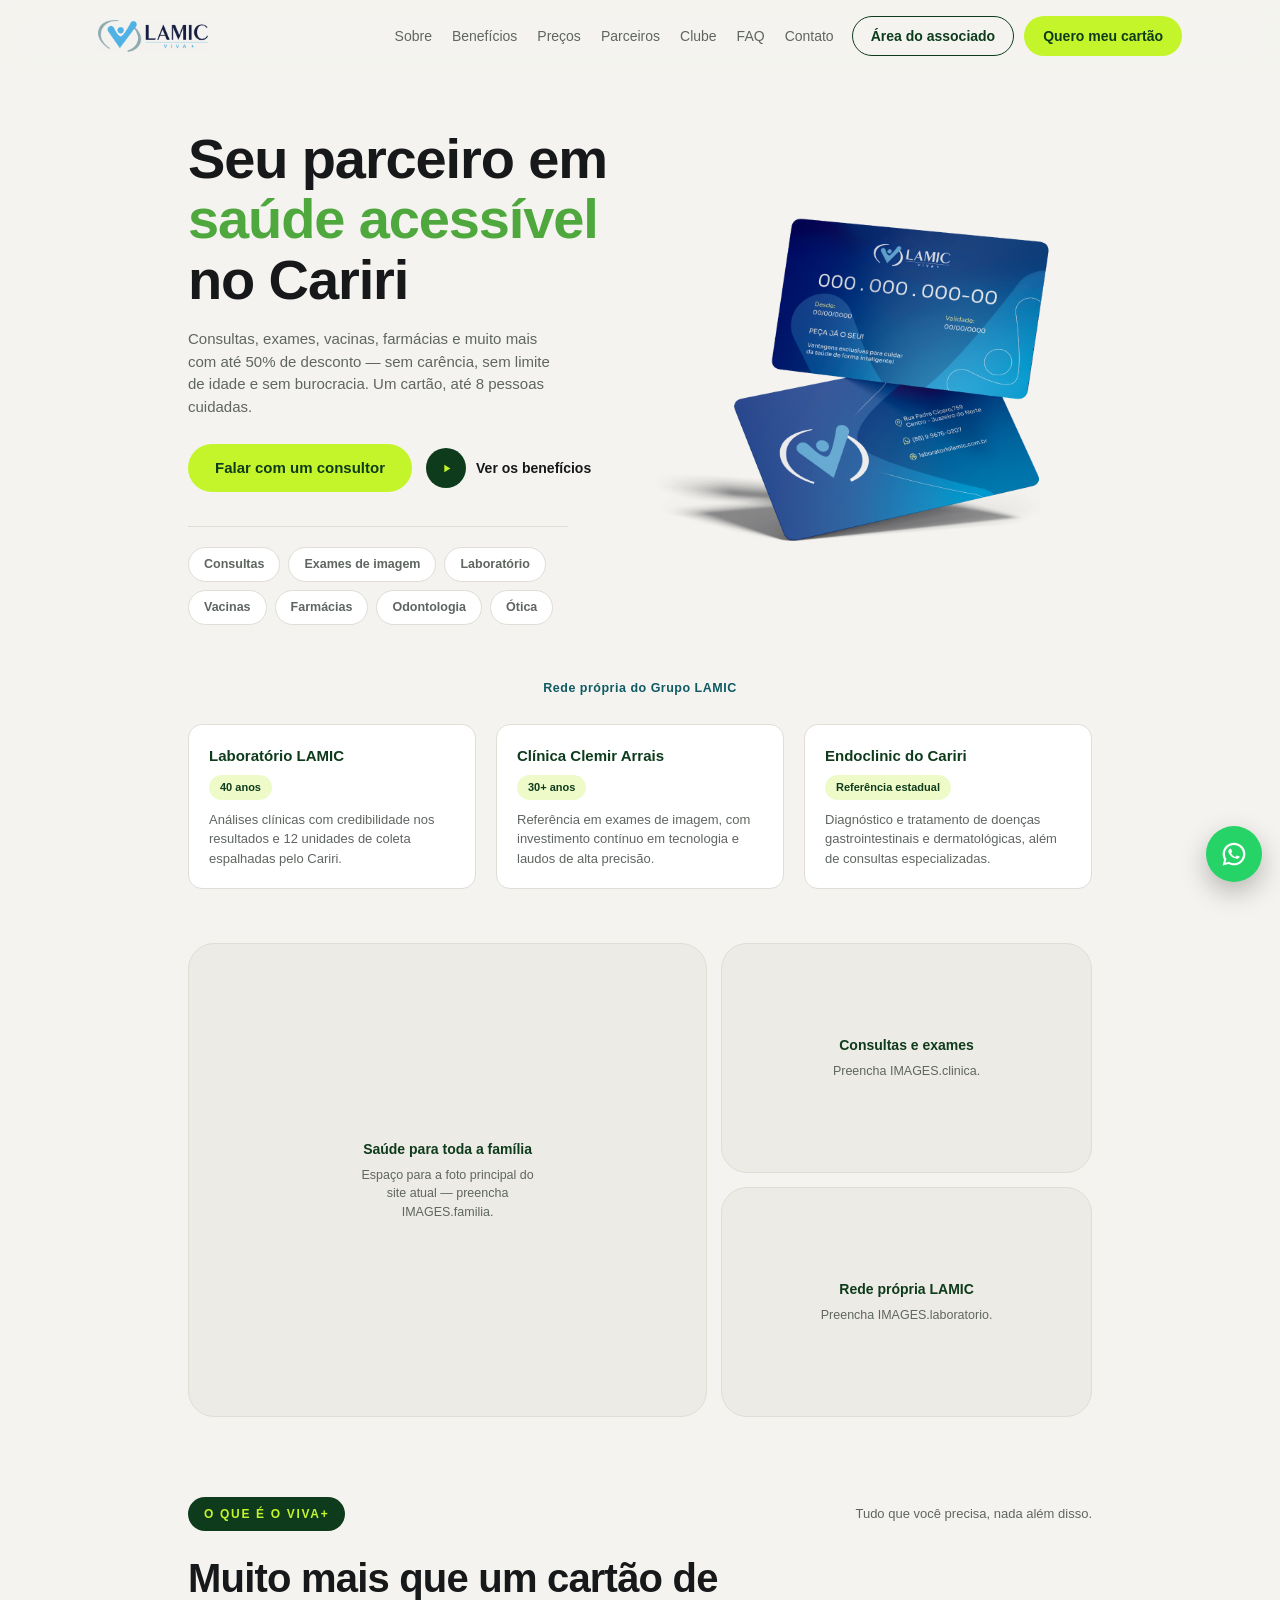
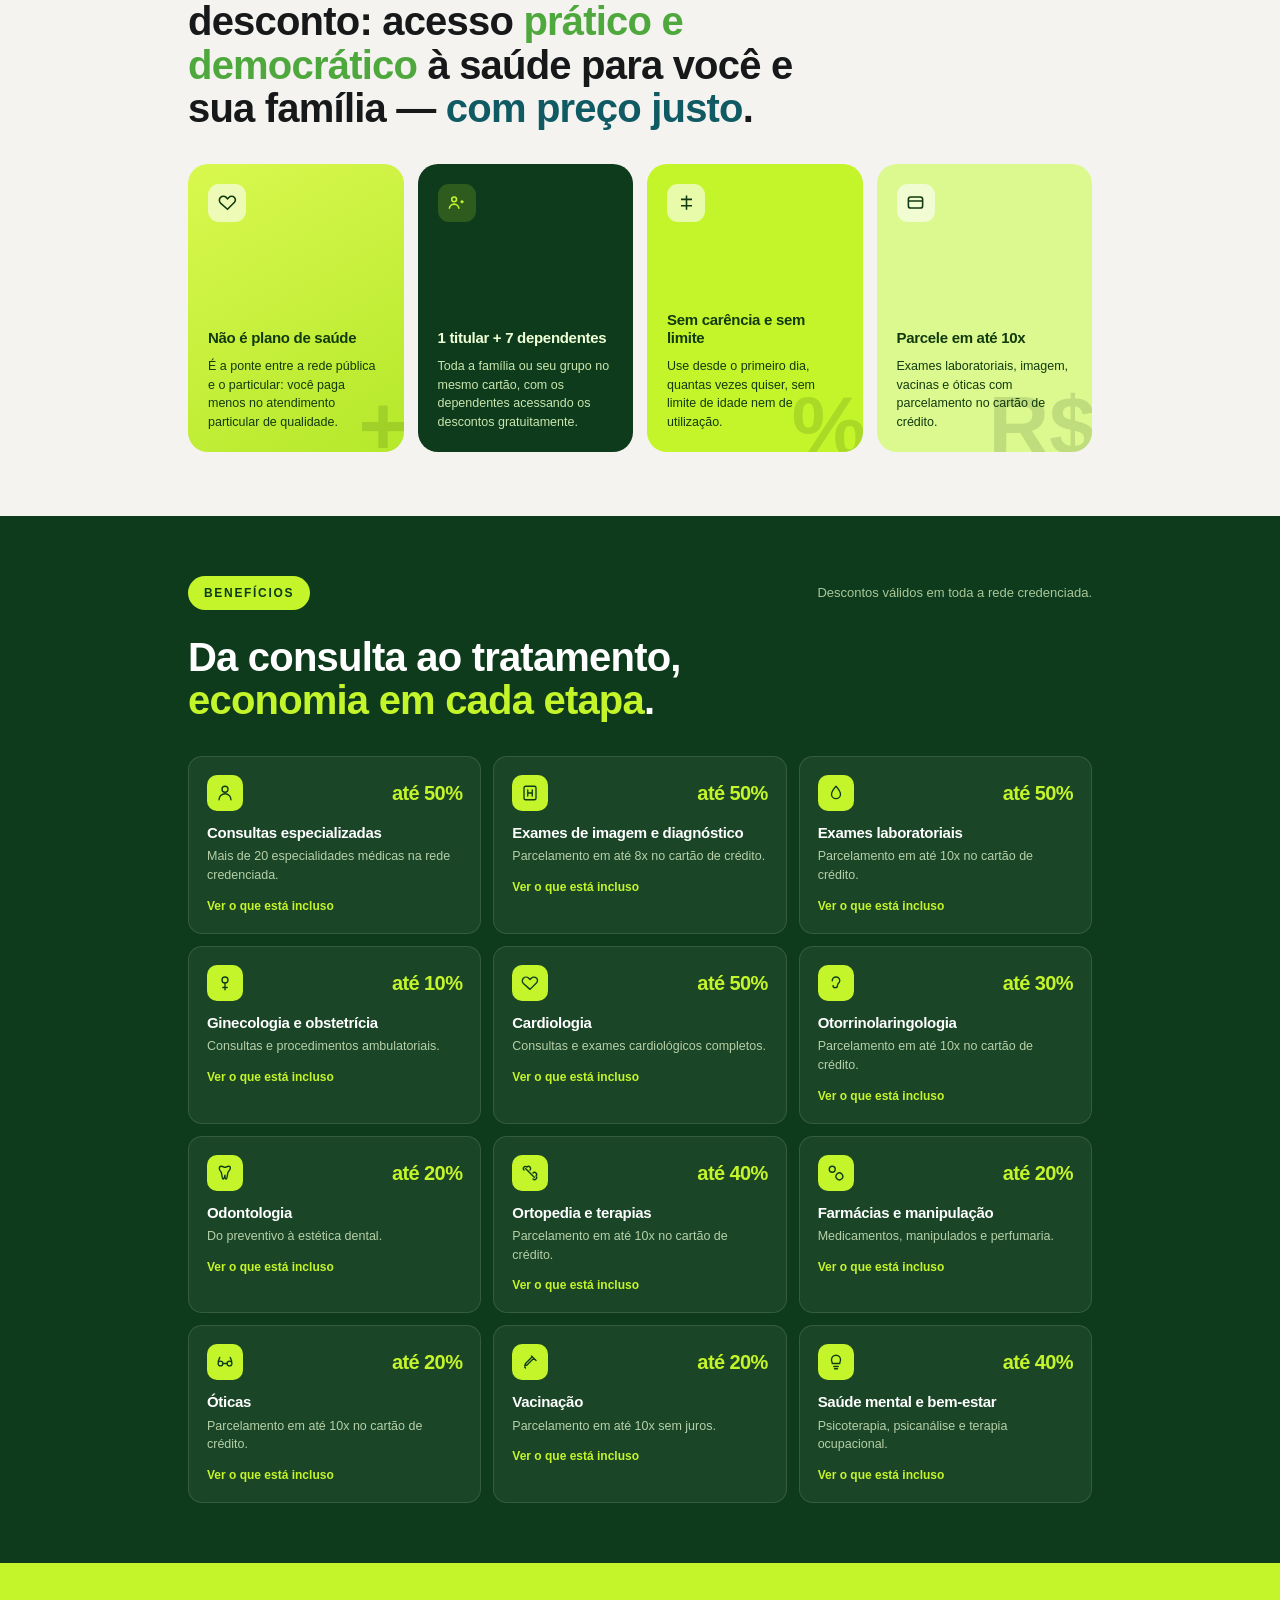
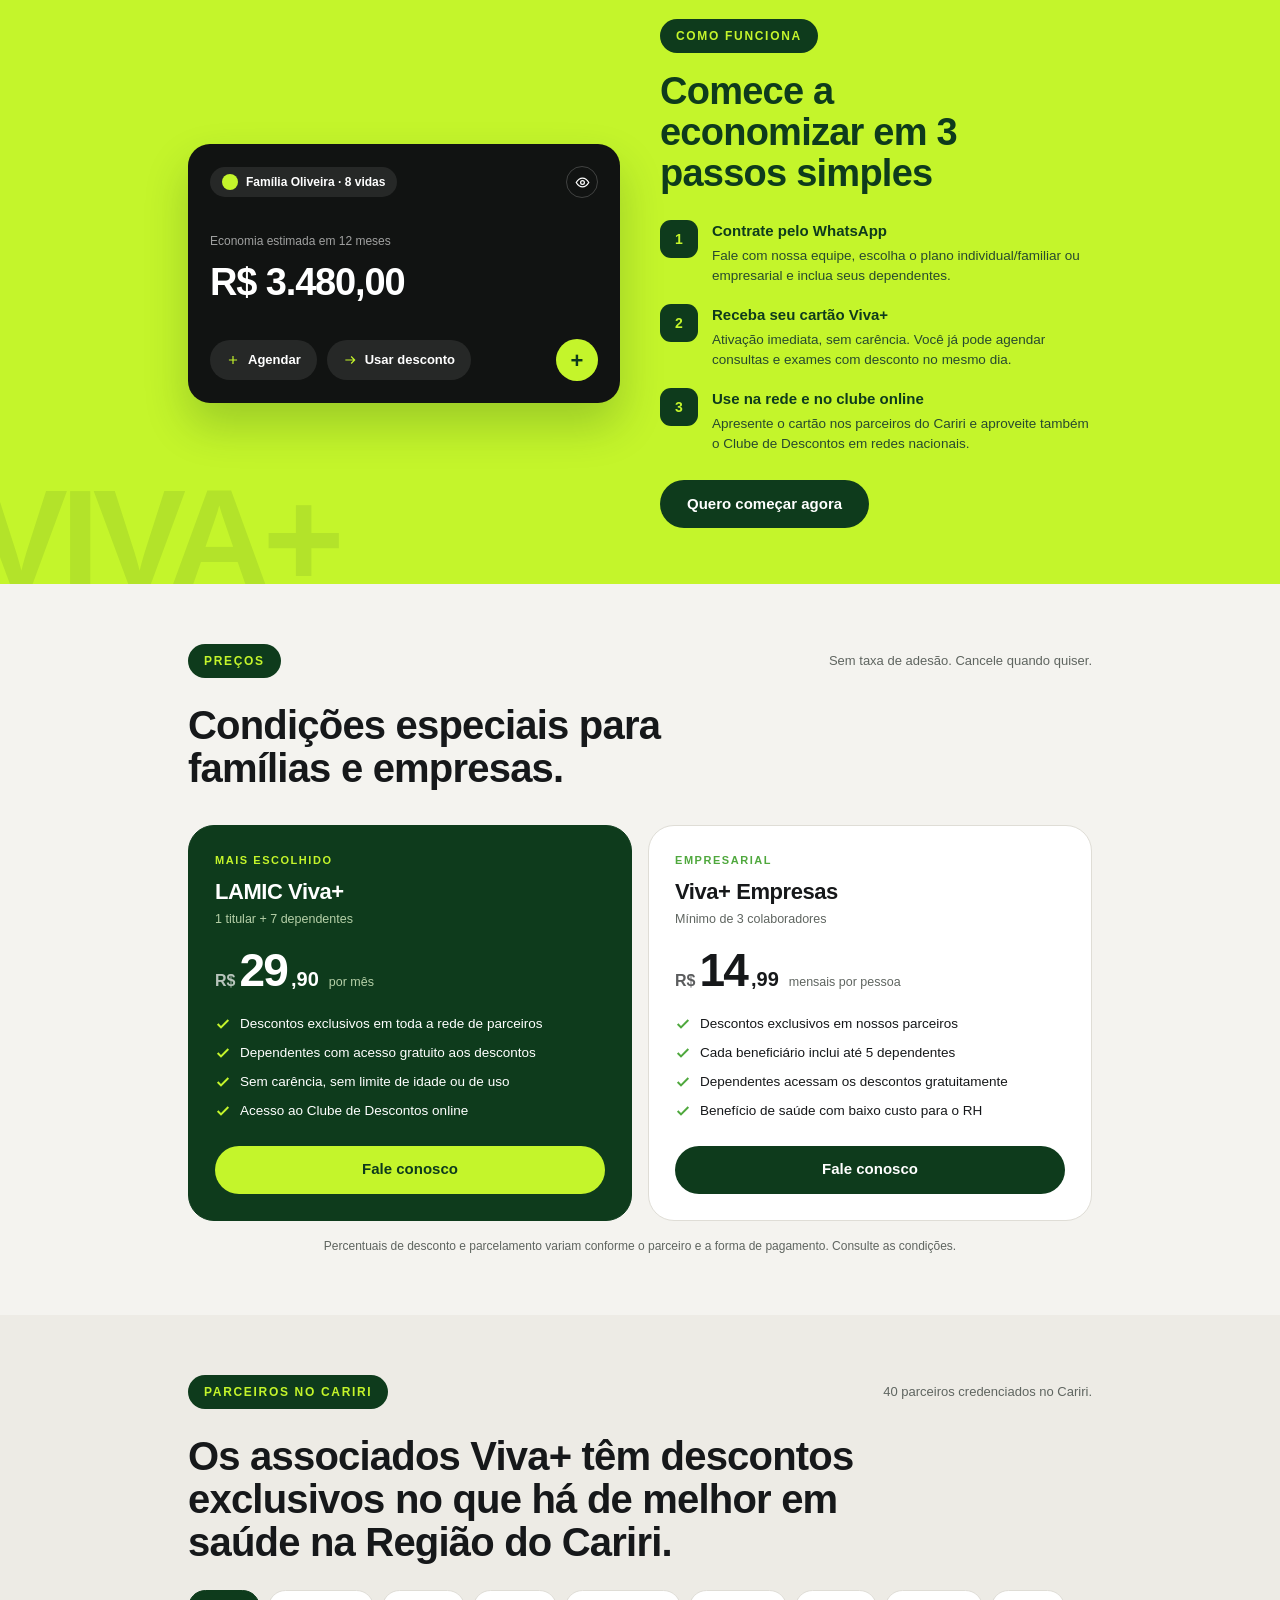
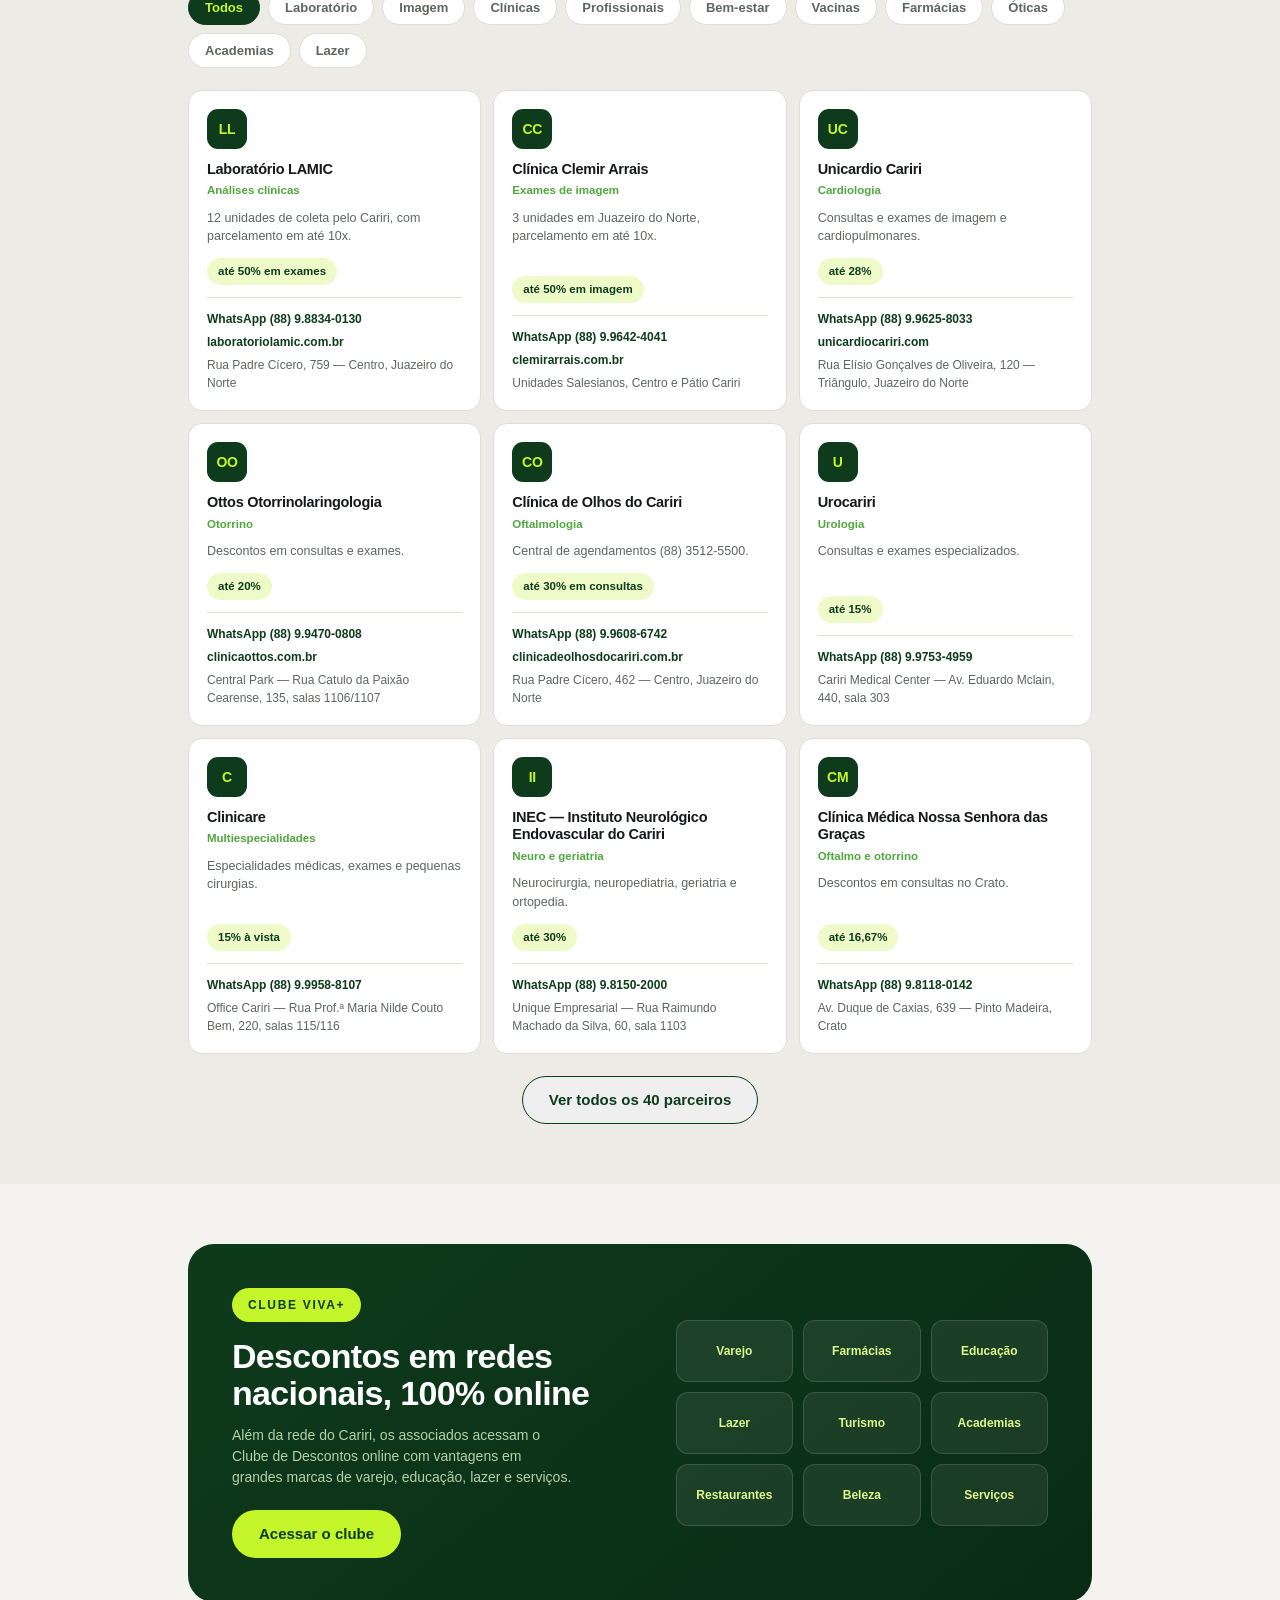
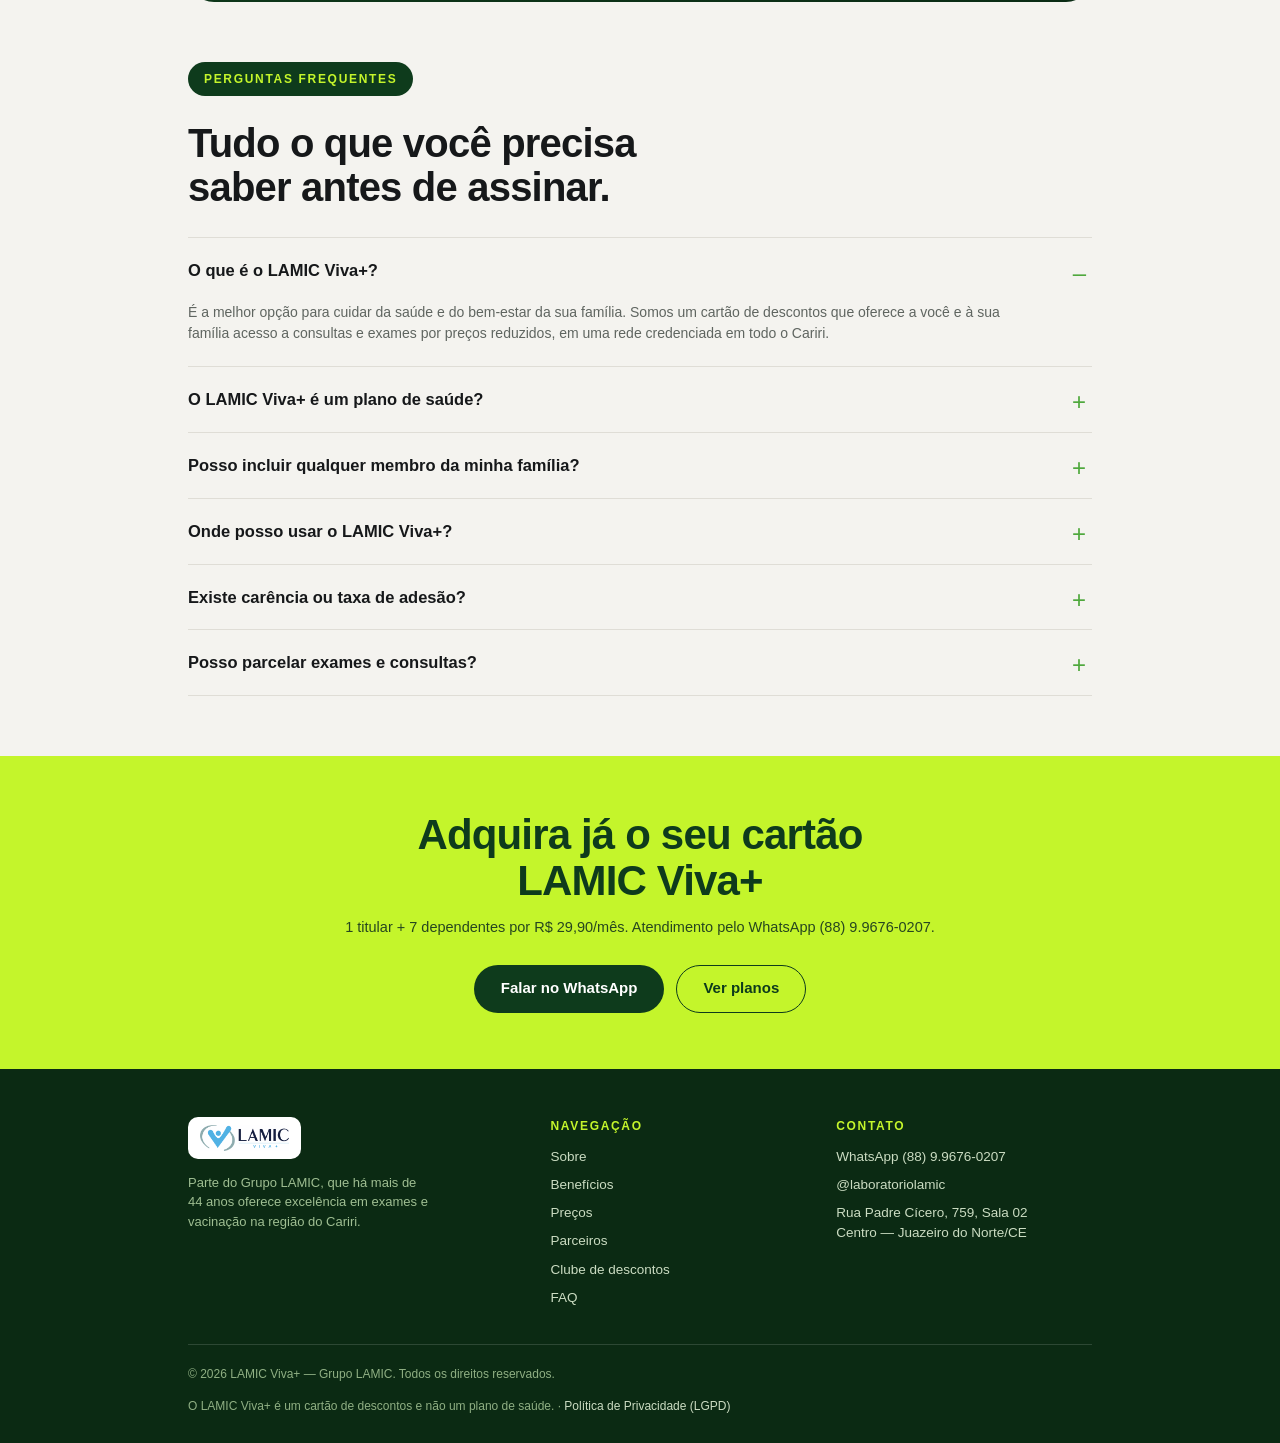
==== commit 58a5ebcf: "Insere logo e imagem oficiais do LAMIC Viva+, estiliza scrollbar - Baixa a logo oficial (alta resolu" ====
--- a/index.html
+++ b/index.html
@@ -73,7 +73,7 @@
 
 <header id="hdr">
   <nav class="nav">
-    <a class="brand" href="#top"><span class="mark">L</span> LAMIC <span style="color:var(--green)">Viva+</span></a>
+    <a class="brand" href="#top"><img class="brand-logo" src="/img/logo-lamic.png" alt="LAMIC Viva+"></a>
     <div class="nav-links">
       <a href="#sobre">Sobre</a>
       <a href="#beneficios">Benefícios</a>
@@ -363,7 +363,7 @@
   <div class="wrap">
     <div class="f-top">
       <div>
-        <a class="brand" href="#top"><span class="mark">L</span> LAMIC Viva+</a>
+        <a class="brand" href="#top"><span class="brand-logo-wrap"><img class="brand-logo" src="/img/logo-lamic.png" alt="LAMIC Viva+"></span></a>
         <p>Parte do Grupo LAMIC, que há mais de 44 anos oferece excelência em exames e vacinação na região do Cariri.</p>
       </div>
       <div>
--- a/css/style.css
+++ b/css/style.css
@@ -17,13 +17,21 @@
   --gut:clamp(20px,4vw,48px);
 }
 *{box-sizing:border-box}
-html{scroll-behavior:smooth}
+html{scroll-behavior:smooth;scrollbar-color:var(--forest) var(--canvas);scrollbar-width:thin}
+
+/* ---------- SCROLLBAR (identidade visual) ---------- */
+::-webkit-scrollbar{width:12px;height:12px}
+::-webkit-scrollbar-track{background:var(--canvas)}
+::-webkit-scrollbar-thumb{background:var(--forest);border-radius:999px;border:3px solid var(--canvas)}
+::-webkit-scrollbar-thumb:hover{background:var(--lime);border-color:var(--forest)}
+::-webkit-scrollbar-corner{background:var(--canvas)}
+
 body{
-  margin:0;background:#DCDBD7;color:var(--ink);
+  margin:0;background:var(--canvas);color:var(--ink);
   font-family:-apple-system,BlinkMacSystemFont,"Segoe UI",Roboto,Helvetica,Arial,sans-serif;
   font-size:16px;line-height:1.5;-webkit-font-smoothing:antialiased;
 }
-.shell{max-width:1180px;margin:0 auto;background:var(--canvas);overflow:hidden}
+.shell{width:100%;background:var(--canvas)}
 .wrap{max-width:1000px;margin:0 auto;padding:0 var(--gut)}
 img,svg{display:block;max-width:100%}
 a{color:inherit;text-decoration:none}
@@ -51,6 +59,9 @@
 .nav{display:flex;align-items:center;gap:18px;padding:16px var(--gut);max-width:1180px;margin:0 auto}
 .brand{display:flex;align-items:center;gap:10px;font-weight:800;font-size:18px;letter-spacing:-.03em;color:var(--forest)}
 .brand .mark{width:32px;height:32px;border-radius:9px;background:var(--forest);display:grid;place-items:center;color:var(--lime);font-size:17px;font-weight:800}
+.brand-logo{height:32px;width:auto}
+.brand-logo-wrap{display:inline-flex;align-items:center;background:#fff;border-radius:10px;padding:8px 12px}
+.brand-logo-wrap .brand-logo{height:26px}
 .nav-links{display:flex;gap:20px;margin-left:auto;font-size:14px;font-weight:500;color:var(--ink-2)}
 .nav-links a:hover{color:var(--forest)}
 .nav-cta{display:flex;gap:10px;align-items:center}
